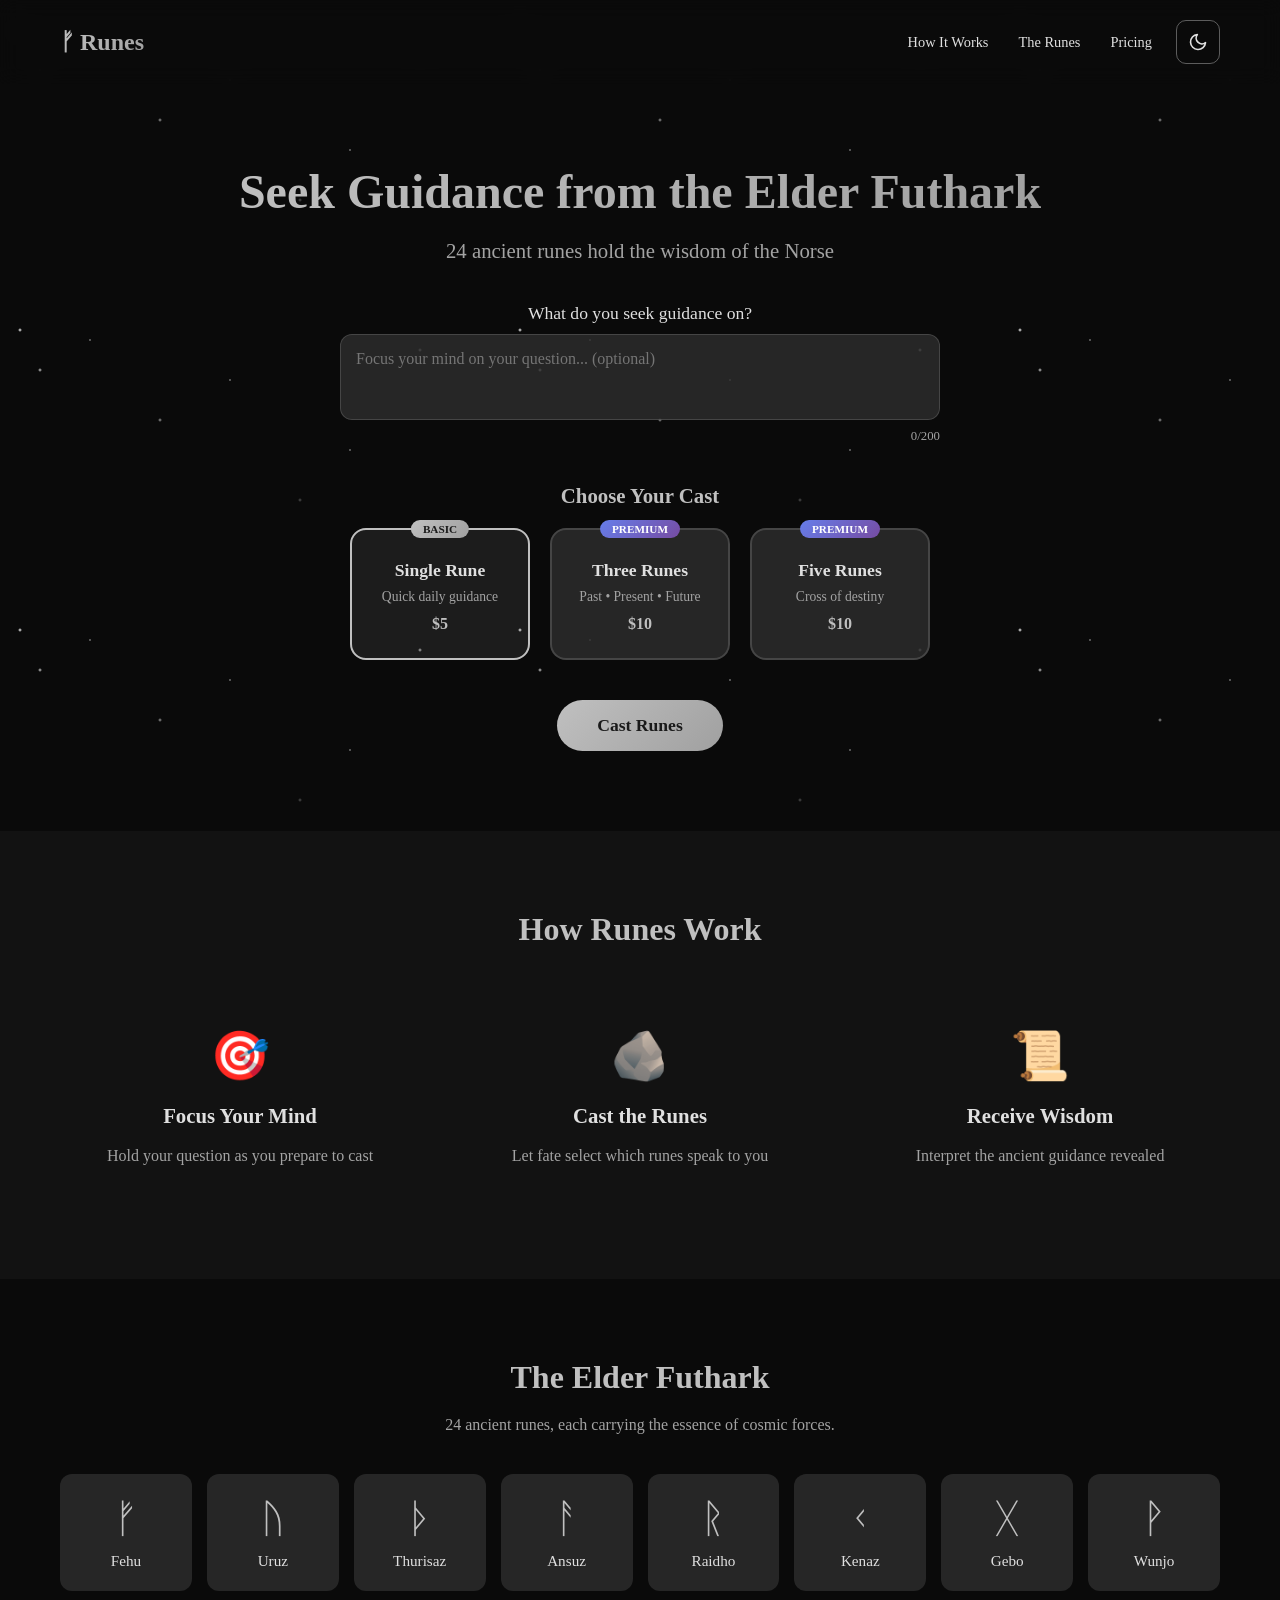
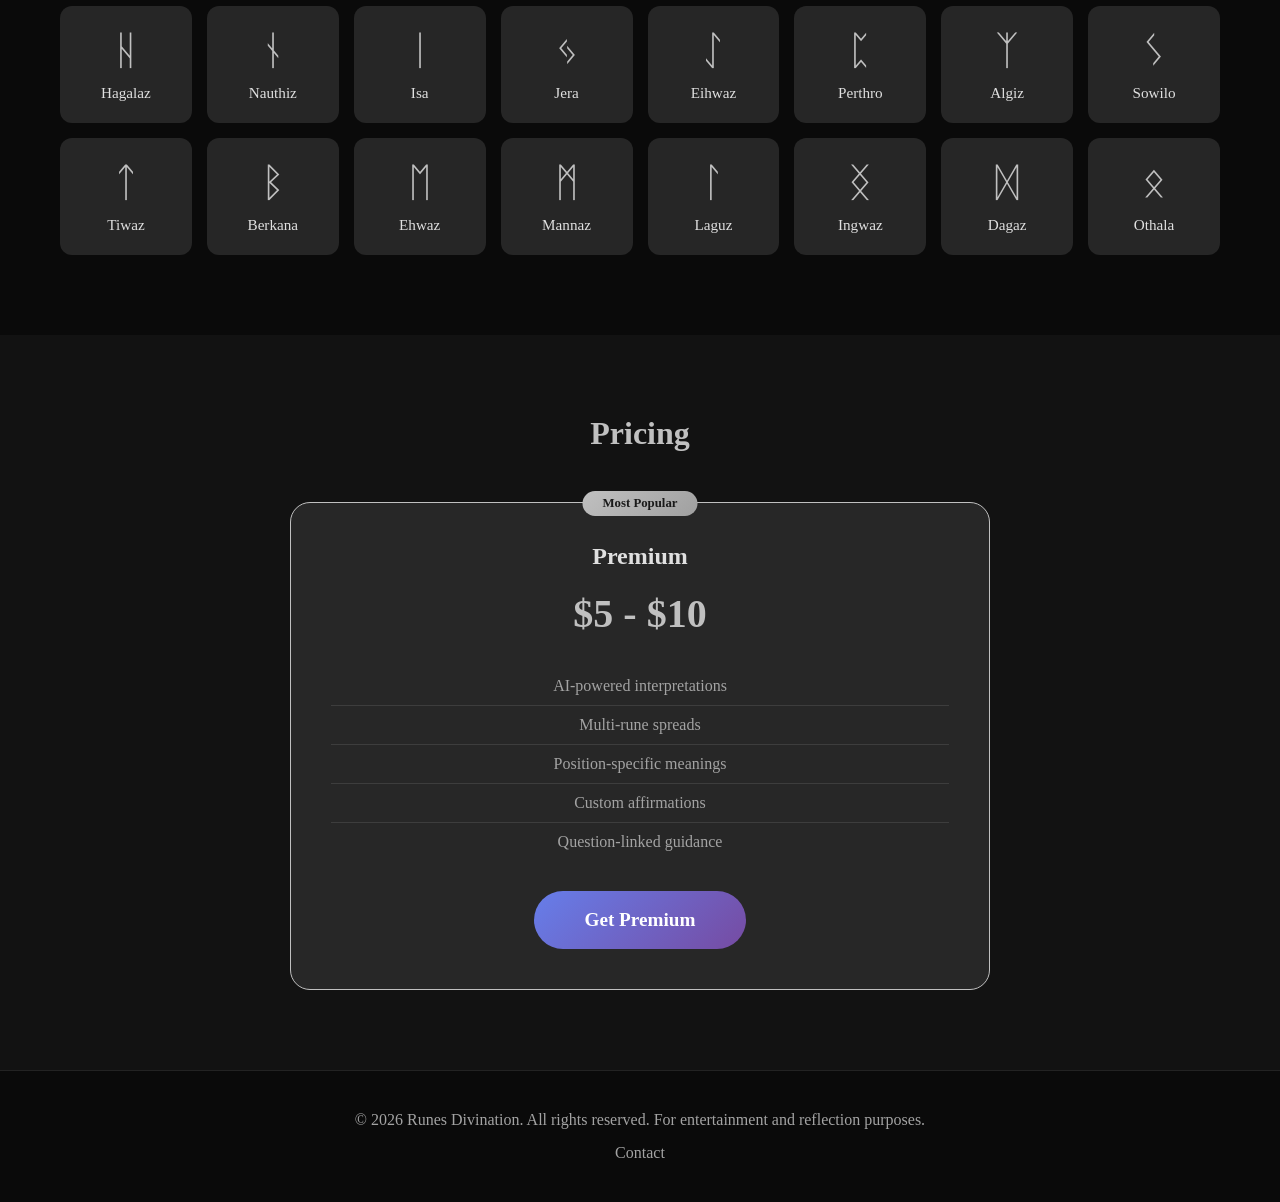
==== public/index.html @ 2483c810 "fix(runes): visual QA — light/dark theme toggle (MDOThree method) - js/theme-init.js (verbatim MDOTh" ====
<!DOCTYPE html>
<html lang="en">
<head>
    <meta charset="UTF-8">
    <script src="/js/theme-init.js"></script>
<meta name="viewport" content="width=device-width, initial-scale=1.0">
    <title>Elder Futhark Rune Reading — Runes</title>
    <meta name="description" content="Cast the 24 Elder Futhark runes in a single, three or five-rune spread, read the traditional meaning of each rune, and request an optional AI reading.">
    <meta name="keywords" content="runes, rune reading, rune casting, elder futhark, norse runes, rune meanings, divination">
    <link rel="canonical" href="https://runes.mdo3d.com/">
    <meta name="theme-color" content="#c0c0c0">
    <link rel="icon" href="/favicon.ico" sizes="any">
    <link rel="icon" href="/favicon.svg" type="image/svg+xml">
    <link rel="apple-touch-icon" href="/apple-touch-icon.png">
    <link rel="manifest" href="/site.webmanifest">
    <meta property="og:type" content="website">
    <meta property="og:site_name" content="Runes · MDO3D Guidance">
    <meta property="og:title" content="Elder Futhark Rune Reading — Runes">
    <meta property="og:description" content="Cast the 24 Elder Futhark runes in a single, three or five-rune spread, read the traditional meaning of each rune, and request an optional AI reading.">
    <meta property="og:url" content="https://runes.mdo3d.com/">
    <meta property="og:image" content="https://runes.mdo3d.com/og-image.png">
    <meta property="og:image:type" content="image/png">
    <meta property="og:image:width" content="1200">
    <meta property="og:image:height" content="630">
    <meta property="og:image:alt" content="Runes — Cast the 24 runes of the Elder Futhark. Part of MDO3D Guidance.">
    <meta property="og:locale" content="en_US">
    <meta name="twitter:card" content="summary_large_image">
    <meta name="twitter:title" content="Elder Futhark Rune Reading — Runes">
    <meta name="twitter:description" content="Cast the 24 Elder Futhark runes in a single, three or five-rune spread, read the traditional meaning of each rune, and request an optional AI reading.">
    <meta name="twitter:image" content="https://runes.mdo3d.com/og-image.png">
    <meta name="twitter:image:alt" content="Runes — Cast the 24 runes of the Elder Futhark. Part of MDO3D Guidance.">
    <script type="application/ld+json">
    {
      "@context": "https://schema.org",
      "@graph": [
        {
          "@type": "WebSite",
          "@id": "https://runes.mdo3d.com/#website",
          "url": "https://runes.mdo3d.com/",
          "name": "Runes",
          "description": "Cast the 24 Elder Futhark runes in a single, three or five-rune spread, read the traditional meaning of each rune, and request an optional AI reading.",
          "inLanguage": "en",
          "publisher": {
            "@type": "Organization",
            "name": "MDO3D"
          }
        },
        {
          "@type": "WebApplication",
          "@id": "https://runes.mdo3d.com/#app",
          "name": "Runes",
          "url": "https://runes.mdo3d.com/",
          "description": "Cast the 24 Elder Futhark runes in a single, three or five-rune spread, read the traditional meaning of each rune, and request an optional AI reading.",
          "applicationCategory": "LifestyleApplication",
          "operatingSystem": "Any (web browser)",
          "image": "https://runes.mdo3d.com/og-image.png",
          "isPartOf": {
            "@id": "https://runes.mdo3d.com/#website"
          }
        }
      ]
    }
    </script>
    <link rel="stylesheet" href="css/styles.css">
<style>.skip-link{position:absolute;left:-9999px;top:8px;z-index:10000;padding:8px 16px;background:#111111;color:#ffffff;font-weight:600;text-decoration:none;border-radius:4px}.skip-link:focus{left:8px;top:8px}</style>
  <script src="/js/consent.js" defer></script>
  <script src="/js/theme-toggle.js" defer></script>
</head>
<body>
<a class="skip-link" href="#main-content">Skip to content</a>
    <div class="stars"></div>
    
    <header>
        <nav class="container">
            <div class="logo">
                <h1>ᚠ Runes</h1>
            </div>
            <div class="nav-links">
                <a href="#how-it-works">How It Works</a>
                <a href="#runes">The Runes</a>
                <a href="#pricing">Pricing</a>
                <button type="button" class="mdo-theme" data-mdo-theme aria-label="Switch theme" title="Switch theme"><svg class="mdo-i mdo-i-moon" viewBox="0 0 24 24" aria-hidden="true" focusable="false"><path d="M21 12.8A9 9 0 1 1 11.2 3a7 7 0 0 0 9.8 9.8z"/></svg><svg class="mdo-i mdo-i-sun" viewBox="0 0 24 24" aria-hidden="true" focusable="false"><circle cx="12" cy="12" r="4"/><path d="M12 2v2M12 20v2M4.9 4.9l1.4 1.4M17.7 17.7l1.4 1.4M2 12h2M20 12h2M4.9 19.1l1.4-1.4M17.7 6.3l1.4-1.4"/></svg></button>
            </div>
        </nav>
    </header>

    <main id="main-content">
        <section class="hero">
            <div class="container">
                <h2 class="hero-title">Seek Guidance from the Elder Futhark</h2>
                <p class="hero-subtitle">24 ancient runes hold the wisdom of the Norse</p>
                
                <div class="question-section" id="question-section">
                    <label for="question-input">What do you seek guidance on?</label>
                    <textarea 
                        id="question-input" 
                        placeholder="Focus your mind on your question... (optional)"
                        rows="3"
                        maxlength="200"></textarea>
                    <p class="char-count"><span id="char-count">0</span>/200</p>
                </div>

                <div class="spread-selector">
                    <h3>Choose Your Cast</h3>
                    <div class="spread-options">
                        <div class="spread-option active" data-spread="single">
                            <div class="spread-badge">BASIC</div>
                            <h4>Single Rune</h4>
                            <p>Quick daily guidance</p>
                            <span class="price" data-price="single-premium">$5</span>
                        </div>
                        <div class="spread-option" data-spread="three">
                            <div class="spread-badge premium">PREMIUM</div>
                            <h4>Three Runes</h4>
                            <p>Past • Present • Future</p>
                            <span class="price" data-price="three">$10</span>
                        </div>
                        <div class="spread-option" data-spread="five">
                            <div class="spread-badge premium">PREMIUM</div>
                            <h4>Five Runes</h4>
                            <p>Cross of destiny</p>
                            <span class="price" data-price="five">$10</span>
                        </div>
                    </div>
                </div>

                <button class="btn-primary btn-cast" id="cast-btn">
                    <span>Cast Runes</span>
                </button>
                <button class="btn-secondary btn-reset" id="reset-btn" style="display: none;">
                    <span>Cast Again</span>
                </button>
            </div>
        </section>

        <section class="runes-display" id="runes-display" style="display: none;">
            <div class="container">
                <h3 class="section-title">Your Cast</h3>
                <div class="runes-result" id="runes-result">
                </div>
            </div>
        </section>

        <section class="reading-section" id="reading-section" style="display: none;">
            <div class="container">
                <div class="reading-content">
                    <h3>Your Reading</h3>
                    
                    <div class="free-reading" id="free-reading">
                        <div class="rune-meanings" id="rune-meanings">
                        </div>
                    </div>

                    <div class="premium-upsell" id="premium-upsell">
                        <h4>Want Deeper Insights?</h4>
                        <p>Unlock AI-powered personalized interpretation</p>
                        <ul class="premium-features">
                            <li>✨ AI-generated personal guidance</li>
                            <li>✨ Connection to your question</li>
                            <li>✨ Position-specific meanings</li>
                            <li>✨ Custom affirmation</li>
                        </ul>
                        <button class="btn-premium" id="upgrade-btn" onclick="handlePremiumPurchase()">
                            Get Premium Reading - <span class="spread-price-now" data-price="single-premium">$5</span>
                        </button>
                    </div>

                    <button class="btn-share" id="share-btn">
                        <svg width="20" height="20" viewBox="0 0 24 24" fill="none" stroke="currentColor" stroke-width="2">
                            <circle cx="18" cy="5" r="3"></circle>
                            <circle cx="6" cy="12" r="3"></circle>
                            <circle cx="18" cy="19" r="3"></circle>
                            <line x1="8.59" y1="13.51" x2="15.42" y2="17.49"></line>
                            <line x1="15.41" y1="6.51" x2="8.59" y2="10.49"></line>
                        </svg>
                        Share My Reading
                    </button>
                    
                    <button class="btn-secondary" id="new-reading-btn">Cast Again</button>
                </div>
            </div>
        </section>
        
        <div class="premium-modal" id="premium-modal">
            <div class="modal-overlay" id="modal-overlay"></div>
            <div class="modal-content">
                <button class="modal-close" id="modal-close">&times;</button>
                <h3>Unlock Premium Insights</h3>
                <p>Get AI-powered personalized interpretation of your runes</p>
                <ul class="modal-features">
                    <li>✨ Multi-rune spreads</li>
                    <li>✨ Position-specific meanings</li>
                    <li>✨ AI-generated guidance</li>
                    <li>✨ Custom affirmation</li>
                </ul>
                <button class="btn-premium modal-btn" id="modal-upgrade-btn" onclick="handlePremiumPurchase()">
                    Get Premium - <span class="spread-price-now" data-price="single-premium">$5</span>
                </button>
                <button class="modal-skip" id="modal-skip">Maybe Later</button>
            </div>
        </div>

        <section id="how-it-works" class="section-light">
            <div class="container">
                <h2>How Runes Work</h2>
                <div class="steps">
                    <div class="step">
                        <div class="step-icon">🎯</div>
                        <h3>Focus Your Mind</h3>
                        <p>Hold your question as you prepare to cast</p>
                    </div>
                    <div class="step">
                        <div class="step-icon">🪨</div>
                        <h3>Cast the Runes</h3>
                        <p>Let fate select which runes speak to you</p>
                    </div>
                    <div class="step">
                        <div class="step-icon">📜</div>
                        <h3>Receive Wisdom</h3>
                        <p>Interpret the ancient guidance revealed</p>
                    </div>
                </div>
            </div>
        </section>

        <section id="runes" class="runes-info">
            <div class="container">
                <h2>The Elder Futhark</h2>
                <p class="runes-intro">24 ancient runes, each carrying the essence of cosmic forces.</p>
                <div class="runes-grid" id="runes-grid">
                </div>
            </div>
        </section>

        <section id="pricing" class="pricing-section">
            <div class="container">
                <h2>Pricing</h2>
                <div class="pricing-cards">
                    <div class="pricing-card featured">
                        <div class="badge">Most Popular</div>
                        <h3>Premium</h3>
                        <div class="price"><span data-price="single-premium">$5</span> - <span data-price="five">$10</span></div>
                        <ul>
                            <li>AI-powered interpretations</li>
                            <li>Multi-rune spreads</li>
                            <li>Position-specific meanings</li>
                            <li>Custom affirmations</li>
                            <li>Question-linked guidance</li>
                        </ul>
                        <button class="btn-premium" onclick="handlePremiumPurchase()">Get Premium</button>
                    </div>
                </div>
            </div>
        </section>
    </main>

    <footer>
        <div class="container">
            <p>&copy; 2026 Runes Divination. All rights reserved. For entertainment and reflection purposes.</p>
            <div class="footer-links">
                <a href="mailto:hello@mdo3d.com">Contact</a>
            </div>
        </div>
    </footer>

    <!-- Firebase is optional and lazy-loaded by js/config/firebase.js (off by default). -->

    <script src="js/price-display.js"></script>
    <script src="js/entitlement.js"></script>
    <script src="js/app.js" type="module"></script>
</body>
</html>
---- public/css/styles.css ----
:root {
    --primary: #c0c0c0;
    --primary-dark: #808080;
    --secondary: #1a1a1a;
    --accent: #2d2d2d;
    --bg: #0a0a0a;
    --text: #e0e0e0;
    --text-muted: #a3a3a3; /* UI-REVIEW: was #808080 (3.8:1 on card bg); now 6.0:1 */
    --card-bg: rgba(45, 45, 45, 0.8);
    --silver: linear-gradient(135deg, #c0c0c0, #a0a0a0);
}

* {
    margin: 0;
    padding: 0;
    box-sizing: border-box;
}

body {
    font-family: 'Georgia', serif;
    background: var(--bg);
    color: var(--text);
    min-height: 100vh;
    overflow-x: hidden;
}

.stars {
    position: fixed;
    top: 0;
    left: 0;
    width: 100%;
    height: 100%;
    pointer-events: none;
    background: radial-gradient(2px 2px at 20px 30px, #fff, transparent),
                radial-gradient(2px 2px at 40px 70px, rgba(255,255,255,0.8), transparent),
                radial-gradient(1px 1px at 90px 40px, #fff, transparent),
                radial-gradient(2px 2px at 160px 120px, rgba(255,255,255,0.6), transparent),
                radial-gradient(1px 1px at 230px 80px, #fff, transparent),
                radial-gradient(2px 2px at 300px 200px, rgba(192,192,192,0.4), transparent),
                radial-gradient(1px 1px at 350px 150px, #fff, transparent),
                radial-gradient(2px 2px at 420px 50px, rgba(255,255,255,0.7), transparent);
    background-size: 500px 300px;
    animation: twinkle 8s ease-in-out infinite;
    z-index: 0;
}

@keyframes twinkle {
    0%, 100% { opacity: 0.5; }
    50% { opacity: 1; }
}

.container {
    max-width: 1200px;
    margin: 0 auto;
    padding: 0 20px;
    position: relative;
    z-index: 1;
}

header {
    padding: 20px 0;
    background: rgba(10, 10, 10, 0.9);
    backdrop-filter: blur(10px);
    position: sticky;
    top: 0;
    z-index: 100;
}

header nav {
    display: flex;
    justify-content: space-between;
    align-items: center;
}

.logo h1 {
    font-size: 1.5rem;
    background: var(--silver);
    -webkit-background-clip: text;
    -webkit-text-fill-color: transparent;
    background-clip: text;
}

.nav-links a {
    color: var(--text);
    text-decoration: none;
    margin-left: 30px;
    font-size: 0.9rem;
    transition: color 0.3s;
}

.nav-links a:hover {
    color: var(--primary);
}

.hero {
    padding: 80px 0;
    text-align: center;
    min-height: 70vh;
    display: flex;
    flex-direction: column;
    justify-content: center;
}

.hero-title {
    font-size: 3rem;
    margin-bottom: 20px;
    background: var(--silver);
    -webkit-background-clip: text;
    -webkit-text-fill-color: transparent;
    background-clip: text;
}

.hero-subtitle {
    font-size: 1.3rem;
    color: var(--text-muted);
    margin-bottom: 40px;
}

.question-section {
    max-width: 600px;
    margin: 0 auto 40px;
}

.question-section label {
    display: block;
    margin-bottom: 10px;
    font-size: 1.1rem;
}

.question-section textarea {
    width: 100%;
    padding: 15px;
    background: var(--card-bg);
    border: 1px solid rgba(192, 192, 192, 0.2);
    border-radius: 12px;
    color: var(--text);
    font-family: inherit;
    font-size: 1rem;
    resize: none;
    transition: border-color 0.3s;
}

.question-section textarea:focus {
    outline: none;
    border-color: var(--primary);
}

.char-count {
    text-align: right;
    font-size: 0.8rem;
    color: var(--text-muted);
    margin-top: 5px;
}

.spread-selector {
    margin-bottom: 40px;
}

.spread-selector h3 {
    font-size: 1.3rem;
    margin-bottom: 20px;
    color: var(--primary);
}

.spread-options {
    display: flex;
    justify-content: center;
    gap: 20px;
    flex-wrap: wrap;
}

.spread-option {
    background: var(--card-bg);
    border: 2px solid rgba(192, 192, 192, 0.2);
    border-radius: 16px;
    padding: 25px;
    width: 180px;
    cursor: pointer;
    transition: all 0.3s;
    position: relative;
}

.spread-option:hover {
    border-color: rgba(192, 192, 192, 0.4);
}

.spread-option.active {
    border-color: var(--primary);
    background: rgba(192, 192, 192, 0.1);
}

.spread-badge {
    position: absolute;
    top: -10px;
    left: 50%;
    transform: translateX(-50%);
    background: var(--silver);
    color: #1a1a1a;
    padding: 3px 12px;
    border-radius: 12px;
    font-size: 0.7rem;
    font-weight: 600;
}

.spread-badge.premium {
    background: linear-gradient(135deg, #667eea, #764ba2);
    color: white;
}

.spread-option h4 {
    font-size: 1.1rem;
    margin-bottom: 8px;
    margin-top: 5px;
}

.spread-option p {
    font-size: 0.85rem;
    color: var(--text-muted);
    margin-bottom: 10px;
}

.spread-option .price {
    font-weight: 600;
    color: var(--primary);
}

.btn-primary {
    background: var(--silver);
    color: #1a1a1a;
    border: none;
    padding: 15px 40px;
    font-size: 1.1rem;
    font-weight: 600;
    border-radius: 30px;
    cursor: pointer;
    transition: transform 0.3s, box-shadow 0.3s;
    font-family: inherit;
}

.btn-primary:hover {
    transform: translateY(-2px);
    box-shadow: 0 10px 30px rgba(192, 192, 192, 0.3);
}

.btn-secondary {
    background: transparent;
    color: var(--primary);
    border: 2px solid var(--primary);
    padding: 15px 40px;
    font-size: 1.1rem;
    border-radius: 30px;
    cursor: pointer;
    transition: all 0.3s;
    font-family: inherit;
}

/* UI-REVIEW: the 15px offset only belongs to the hero button that sits next to
   "Cast Runes"; globally it pushed other .btn-secondary buttons off-center. */
.btn-reset {
    margin-left: 15px;
}

.btn-secondary:hover {
    background: rgba(192, 192, 192, 0.1);
}

.btn-premium {
    background: linear-gradient(135deg, #667eea, #764ba2);
    color: white;
    border: none;
    padding: 18px 50px;
    font-size: 1.2rem;
    font-weight: 600;
    border-radius: 30px;
    cursor: pointer;
    transition: transform 0.3s, box-shadow 0.3s;
    font-family: inherit;
}

.btn-premium:hover {
    transform: translateY(-2px);
    box-shadow: 0 10px 30px rgba(102, 126, 234, 0.4);
}

.runes-display {
    padding: 60px 0;
}

.section-title {
    font-size: 2rem;
    text-align: center;
    margin-bottom: 40px;
    color: var(--primary);
}

.runes-result {
    max-width: 800px;
    margin: 0 auto;
}

.runes-cast {
    display: flex;
    justify-content: center;
    gap: 30px;
    flex-wrap: wrap;
    margin-bottom: 30px;
}

.rune-card {
    background: var(--card-bg);
    border-radius: 20px;
    padding: 30px;
    width: 200px;
    text-align: center;
    border: 1px solid rgba(192, 192, 192, 0.2);
    opacity: 0;
    transform: translateY(20px);
    animation: fadeInRune 0.5s forwards;
}

.rune-card:nth-child(1) { animation-delay: 0.1s; }
.rune-card:nth-child(2) { animation-delay: 0.3s; }
.rune-card:nth-child(3) { animation-delay: 0.5s; }
.rune-card:nth-child(4) { animation-delay: 0.7s; }
.rune-card:nth-child(5) { animation-delay: 0.9s; }

@keyframes fadeInRune {
    to {
        opacity: 1;
        transform: translateY(0);
    }
}

.rune-symbol {
    font-size: 4rem;
    margin-bottom: 15px;
    color: var(--primary);
}

.rune-name {
    font-size: 1.3rem;
    margin-bottom: 5px;
}

.rune-phonetic {
    font-size: 0.9rem;
    color: var(--text-muted);
    margin-bottom: 10px;
}

.rune-meaning {
    font-size: 0.85rem;
    color: var(--text-muted);
}

.rune-position {
    font-size: 0.75rem;
    color: var(--primary);
    margin-top: 10px;
    text-transform: uppercase;
    letter-spacing: 1px;
}

.reading-section {
    padding: 60px 0;
}

.reading-content {
    max-width: 800px;
    margin: 0 auto;
}

.reading-content h3 {
    font-size: 1.8rem;
    margin-bottom: 30px;
    color: var(--primary);
    text-align: center;
}

.rune-meanings {
    background: var(--card-bg);
    border-radius: 20px;
    padding: 30px;
    margin-bottom: 30px;
}

.rune-reading {
    margin-bottom: 30px;
    padding-bottom: 30px;
    border-bottom: 1px solid rgba(192, 192, 192, 0.2);
}

.rune-reading:last-child {
    margin-bottom: 0;
    padding-bottom: 0;
    border-bottom: none;
}

.rune-reading-header {
    display: flex;
    align-items: center;
    gap: 15px;
    margin-bottom: 15px;
}

.rune-reading-header .rune-symbol {
    font-size: 2.5rem;
    margin-bottom: 0;
}

.meaning-block h4 {
    color: var(--primary);
    margin-bottom: 10px;
    font-size: 1.2rem;
}

.meaning-block p {
    line-height: 1.8;
    color: var(--text);
}

.premium-upsell {
    background: linear-gradient(135deg, rgba(102, 126, 234, 0.2), rgba(118, 75, 162, 0.2));
    border-radius: 20px;
    padding: 40px;
    text-align: center;
    margin-bottom: 30px;
    border: 1px solid rgba(102, 126, 234, 0.3);
}

.premium-upsell h4 {
    font-size: 1.5rem;
    margin-bottom: 15px;
}

.premium-upsell p {
    color: var(--text-muted);
    margin-bottom: 20px;
}

.premium-features {
    list-style: none;
    margin-bottom: 30px;
}

.premium-features li {
    padding: 8px 0;
    color: var(--text);
}

.btn-share {
    display: flex;
    align-items: center;
    justify-content: center;
    gap: 10px;
    background: transparent;
    border: 2px solid var(--text-muted);
    color: var(--text);
    padding: 12px 30px;
    border-radius: 30px;
    cursor: pointer;
    margin: 0 auto 20px;
    transition: all 0.3s;
    font-family: inherit;
}

.btn-share:hover {
    border-color: var(--primary);
    color: var(--primary);
}

.premium-modal {
    display: none;
    position: fixed;
    top: 0;
    left: 0;
    width: 100%;
    height: 100%;
    z-index: 1000;
    justify-content: center;
    align-items: center;
}

.premium-modal.active {
    display: flex;
}

.modal-overlay {
    position: absolute;
    top: 0;
    left: 0;
    width: 100%;
    height: 100%;
    background: rgba(0, 0, 0, 0.8);
}

.modal-content {
    position: relative;
    background: linear-gradient(135deg, #1a1a1a, #2d2d2d);
    border-radius: 24px;
    padding: 40px;
    max-width: 450px;
    width: 90%;
    text-align: center;
    border: 1px solid rgba(192, 192, 192, 0.3);
    animation: modalSlide 0.3s ease-out;
}

@keyframes modalSlide {
    from { opacity: 0; transform: translateY(-20px); }
    to { opacity: 1; transform: translateY(0); }
}

.modal-close {
    position: absolute;
    top: 15px;
    right: 20px;
    background: none;
    border: none;
    color: var(--text-muted);
    font-size: 2rem;
    cursor: pointer;
}

.modal-close:hover { color: var(--primary); }

.modal-content h3 {
    font-size: 1.8rem;
    color: var(--primary);
    margin-bottom: 15px;
}

.modal-content > p {
    color: var(--text-muted);
    margin-bottom: 25px;
}

.modal-features {
    list-style: none;
    text-align: left;
    margin-bottom: 30px;
}

.modal-features li {
    padding: 10px 0;
    color: var(--text);
    border-bottom: 1px solid rgba(255, 255, 255, 0.1);
}

.modal-features li:last-child { border-bottom: none; }

.modal-btn {
    width: 100%;
    margin-bottom: 15px;
}

.modal-skip {
    background: none;
    border: none;
    color: var(--text-muted);
    cursor: pointer;
    font-size: 0.9rem;
}

.modal-skip:hover { color: var(--text); }

.section-light {
    padding: 80px 0;
    background: rgba(26, 26, 26, 0.5);
}

.section-light h2 {
    text-align: center;
    font-size: 2rem;
    margin-bottom: 50px;
    color: var(--primary);
}

.steps {
    display: grid;
    grid-template-columns: repeat(auto-fit, minmax(250px, 1fr));
    gap: 40px;
    text-align: center;
}

.step {
    padding: 30px;
}

.step-icon {
    font-size: 3rem;
    margin-bottom: 20px;
}

.step h3 {
    font-size: 1.3rem;
    margin-bottom: 15px;
}

.step p {
    color: var(--text-muted);
    line-height: 1.6;
}

.runes-info {
    padding: 80px 0;
}

.runes-info h2 {
    text-align: center;
    font-size: 2rem;
    margin-bottom: 20px;
    color: var(--primary);
}

.runes-intro {
    text-align: center;
    color: var(--text-muted);
    margin-bottom: 40px;
}

.runes-grid {
    display: grid;
    /* UI-REVIEW: 24 runes — use divisors of 24 so there's no orphan row
       (auto-fill gave 7 columns -> 3 rows + a row of 3) */
    grid-template-columns: repeat(8, 1fr);
    gap: 15px;
}

@media (max-width: 1100px) {
    .runes-grid { grid-template-columns: repeat(6, 1fr); }
}

@media (max-width: 768px) {
    .runes-grid { grid-template-columns: repeat(4, 1fr); }
}

@media (max-width: 480px) {
    .runes-grid { grid-template-columns: repeat(3, 1fr); }
}

.rune-grid-card {
    background: var(--card-bg);
    border-radius: 12px;
    padding: 20px;
    text-align: center;
    cursor: pointer;
    transition: transform 0.3s, box-shadow 0.3s;
    border: 1px solid transparent;
}

.rune-grid-card:hover {
    transform: translateY(-5px);
    box-shadow: 0 10px 30px rgba(192, 192, 192, 0.1);
    border-color: rgba(192, 192, 192, 0.3);
}

.rune-grid-card .symbol {
    font-size: 2.5rem;
    margin-bottom: 10px;
    color: var(--primary);
}

.rune-grid-card .name {
    font-size: 0.95rem;
}

.pricing-section {
    padding: 80px 0;
    background: rgba(26, 26, 26, 0.5);
}

.pricing-section h2 {
    text-align: center;
    font-size: 2rem;
    margin-bottom: 50px;
    color: var(--primary);
}

.pricing-cards {
    display: grid;
    grid-template-columns: repeat(auto-fit, minmax(280px, 1fr));
    gap: 40px;
    max-width: 700px;
    margin: 0 auto;
}

.pricing-card {
    background: var(--card-bg);
    border-radius: 20px;
    padding: 40px;
    text-align: center;
    border: 1px solid rgba(192, 192, 192, 0.1);
    position: relative;
}

.pricing-card.featured {
    border-color: var(--primary);
}

.pricing-card .badge {
    position: absolute;
    top: -12px;
    left: 50%;
    transform: translateX(-50%);
    background: var(--silver);
    color: #1a1a1a;
    padding: 5px 20px;
    border-radius: 20px;
    font-size: 0.8rem;
    font-weight: 600;
}

.pricing-card h3 {
    font-size: 1.5rem;
    margin-bottom: 20px;
}

.pricing-card .price {
    font-size: 2.5rem;
    font-weight: 700;
    color: var(--primary);
    margin-bottom: 30px;
}

.pricing-card ul {
    list-style: none;
    margin-bottom: 30px;
}

.pricing-card li {
    padding: 10px 0;
    border-bottom: 1px solid rgba(255, 255, 255, 0.1);
    color: var(--text-muted);
}

.pricing-card li:last-child {
    border-bottom: none;
}

footer {
    padding: 40px 0;
    text-align: center;
    border-top: 1px solid rgba(255, 255, 255, 0.1);
}

footer p {
    color: var(--text-muted);
    margin-bottom: 15px;
}

.footer-links a {
    color: var(--text-muted);
    text-decoration: none;
    margin: 0 15px;
    transition: color 0.3s;
}

.footer-links a:hover {
    color: var(--primary);
}

@media (max-width: 768px) {
    .hero-title {
        font-size: 2rem;
    }
    
    .spread-options {
        flex-direction: column;
        align-items: center;
    }
    
    .spread-option {
        width: 100%;
        max-width: 250px;
    }
    
    .nav-links {
        display: none;
    }
    
    .rune-card {
        width: 100%;
        max-width: 280px;
    }
    
    .btn-cast, .btn-reset {
        width: 100%;
    }

    .btn-reset {
        margin-left: 0;
    }
}

/* A11Y-013: 44px minimum tap targets on touch widths */
@media (max-width: 768px) {
    .nav-links a, .footer-links a { display: inline-flex; align-items: center; justify-content: center; min-height: 44px; min-width: 44px; }
}

/* MOBILE-WARN: phone header. Below 768px the nav links were display:none with no
   menu toggle, leaving only the logo (sections unreachable from the header). Show
   them on one row with the logo; 44px tap targets from A11Y-013 kept. */
@media (max-width: 768px) {
    .nav-links { display: flex; flex-wrap: nowrap; justify-content: flex-end; gap: 18px; }
    .nav-links a { margin-left: 0; white-space: nowrap; }
}
@media (max-width: 400px) {
    header { padding: 6px 0; }
    header nav { flex-wrap: wrap; gap: 0 8px; }
    .logo h1 { font-size: 1.1rem; line-height: 1.3; white-space: nowrap; }
    .nav-links { gap: 10px; }
    .nav-links a { font-size: .8rem; }
}

/* ==== THEME: light palette + toggle (generated, MDOThree method) ==== */
/* The dark palette above stays the default. theme-init.js (in <head>, before this file) sets html[data-theme]
   from the saved choice (localStorage "mdo-theme") or the OS preference; the toggle (theme-toggle.js) flips it. */
html[data-theme="dark"] { color-scheme: dark; }
html[data-theme="light"] { color-scheme: light; --primary: #3f3f46; --primary-dark: #27272a; --secondary: #ececea; --accent: #e2e2df; --bg: #f5f5f3; --text: #18181b; --text-muted: #52525b; --card-bg: rgba(255, 255, 255, 0.9); }
html[data-theme="light"] .stars { display: none; }
html[data-theme="light"] header { background: rgba(245, 245, 243, 0.9); }
html[data-theme="light"] .logo h1 { background-image: linear-gradient(135deg, #27272a, #52525b); }
html[data-theme="light"] .hero-title { background-image: linear-gradient(135deg, #27272a, #52525b); }
html[data-theme="light"] .question-section textarea { border: 1px solid rgba(64, 64, 64, 0.28); }
html[data-theme="light"] .spread-option { border: 2px solid rgba(64, 64, 64, 0.28); }
html[data-theme="light"] .spread-option:hover { border-color: rgba(64, 64, 64, 0.56); }
html[data-theme="light"] .spread-option.active { background: rgba(64, 64, 64, 0.14); }
html[data-theme="light"] .btn-primary:hover { box-shadow: 0 10px 30px rgba(64, 64, 64, 0.42); }
html[data-theme="light"] .btn-secondary:hover { background: rgba(64, 64, 64, 0.14); }
html[data-theme="light"] .rune-card { border: 1px solid rgba(64, 64, 64, 0.28); }
html[data-theme="light"] .rune-reading { border-bottom: 1px solid rgba(64, 64, 64, 0.28); }
html[data-theme="light"] .modal-overlay { background: rgba(245, 245, 243, 0.8); }
html[data-theme="light"] .modal-content { background: linear-gradient(135deg, #ececea, #ececea); border: 1px solid rgba(64, 64, 64, 0.42); }
html[data-theme="light"] .modal-features li { border-bottom: 1px solid rgba(0, 0, 0, 0.12); }
html[data-theme="light"] .section-light { background: rgba(236, 236, 234, 0.5); }
html[data-theme="light"] .rune-grid-card:hover { box-shadow: 0 10px 30px rgba(64, 64, 64, 0.14); border-color: rgba(64, 64, 64, 0.42); }
html[data-theme="light"] .pricing-section { background: rgba(236, 236, 234, 0.5); }
html[data-theme="light"] .pricing-card { border: 1px solid rgba(64, 64, 64, 0.14); }
html[data-theme="light"] .pricing-card li { border-bottom: 1px solid rgba(0, 0, 0, 0.12); }
html[data-theme="light"] footer { border-top: 1px solid rgba(0, 0, 0, 0.12); }
html[data-theme="light"] .form-group input::placeholder { color: #52525b; }
html[data-theme="light"] .modal-overlay { background: rgba(20, 18, 30, 0.55); }

/* Theme toggle: 44x44 icon button, last (rightmost) item in the nav */
header nav .nav-links { display: flex; align-items: center; }
.mdo-theme { display: inline-flex; align-items: center; justify-content: center; flex: none; width: 44px; height: 44px;
  margin-left: 24px; padding: 0; border: 1.5px solid rgba(160, 160, 160, 0.55); border-radius: 10px; background: transparent;
  color: var(--text); cursor: pointer; font: inherit; transition: border-color 0.2s, color 0.2s; }
html[data-theme="light"] .mdo-theme { border-color: rgba(60, 60, 70, 0.45); }
.mdo-theme:hover { border-color: var(--primary); color: var(--primary); }
.mdo-theme:focus-visible { outline: 3px solid var(--primary); outline-offset: 2px; }
.mdo-theme .mdo-i { width: 20px; height: 20px; fill: none; stroke: currentColor; stroke-width: 2; stroke-linecap: round; stroke-linejoin: round; }
html[data-theme="dark"] .mdo-theme .mdo-i-moon, html:not([data-theme="dark"]) .mdo-theme .mdo-i-sun { display: none; }
@media (max-width: 768px) { .mdo-theme { margin-left: 0; } }
@media (max-width: 400px) {
    header nav { flex-wrap: nowrap; }
    .nav-links { gap: 6px; }
    .nav-links a { font-size: .75rem; min-width: 0; }
    .logo h1 { font-size: 1rem; }
}
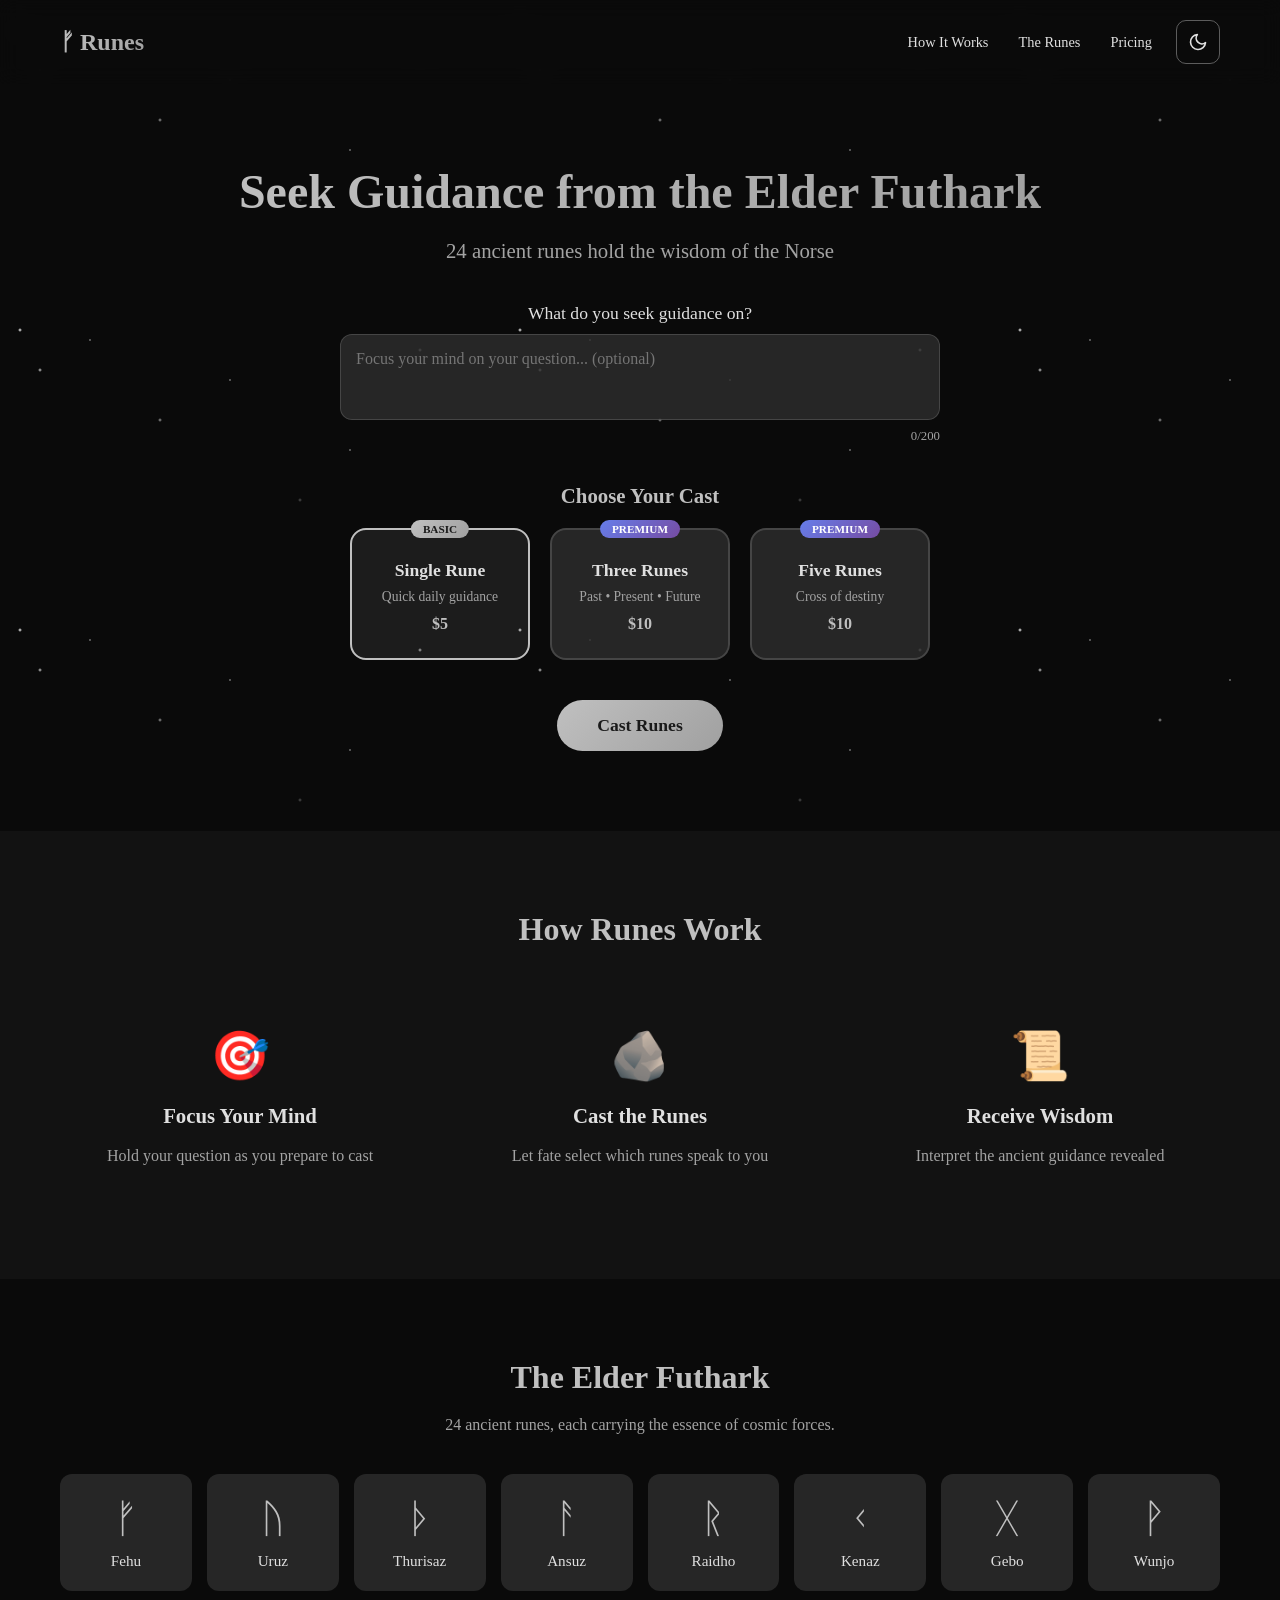
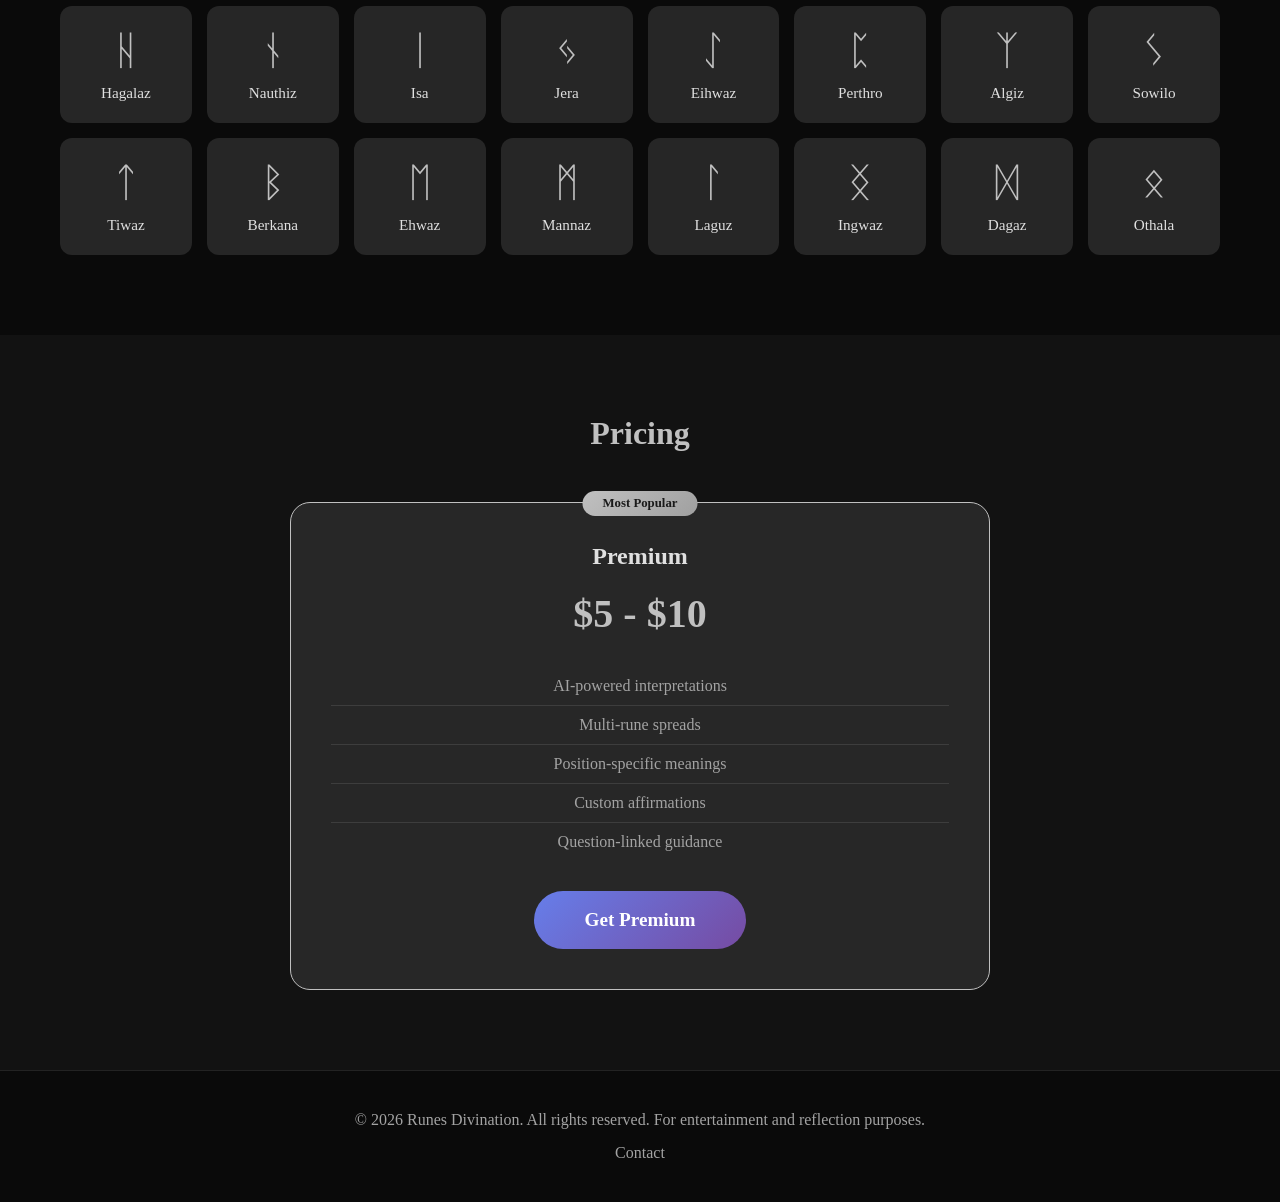
==== commit 123d1b91: "fix(runes): no empty result card before purchase; honest unlock copy Same root cause as astrology/ic" ====
--- a/public/index.html
+++ b/public/index.html
@@ -61,7 +61,7 @@
       ]
     }
     </script>
-    <link rel="stylesheet" href="css/styles.css">
+    <link rel="stylesheet" href="css/styles.css?v=cards1">
 <style>.skip-link{position:absolute;left:-9999px;top:8px;z-index:10000;padding:8px 16px;background:#111111;color:#ffffff;font-weight:600;text-decoration:none;border-radius:4px}.skip-link:focus{left:8px;top:8px}</style>
   <script src="/js/consent.js" defer></script>
   <script src="/js/theme-toggle.js" defer></script>
@@ -147,13 +147,12 @@
                     <h3>Your Reading</h3>
                     
                     <div class="free-reading" id="free-reading">
-                        <div class="rune-meanings" id="rune-meanings">
-                        </div>
+                        <div class="rune-meanings" id="rune-meanings"></div>
                     </div>
 
                     <div class="premium-upsell" id="premium-upsell">
-                        <h4>Want Deeper Insights?</h4>
-                        <p>Unlock AI-powered personalized interpretation</p>
+                        <h4>Unlock Your Full Reading</h4>
+                        <p>Your rune interpretation is the paid AI reading, personalized to your question</p>
                         <ul class="premium-features">
                             <li>✨ AI-generated personal guidance</li>
                             <li>✨ Connection to your question</li>
--- a/public/css/styles.css
+++ b/public/css/styles.css
@@ -859,3 +859,7 @@
     .nav-links a { font-size: .75rem; min-width: 0; }
     .logo h1 { font-size: 1rem; }
 }
+
+/* Paid from first use: the meanings card is empty until the paid reading is delivered.
+   Never render an empty card; the upsell below says what unlocks it. */
+.rune-meanings:empty { display: none; }
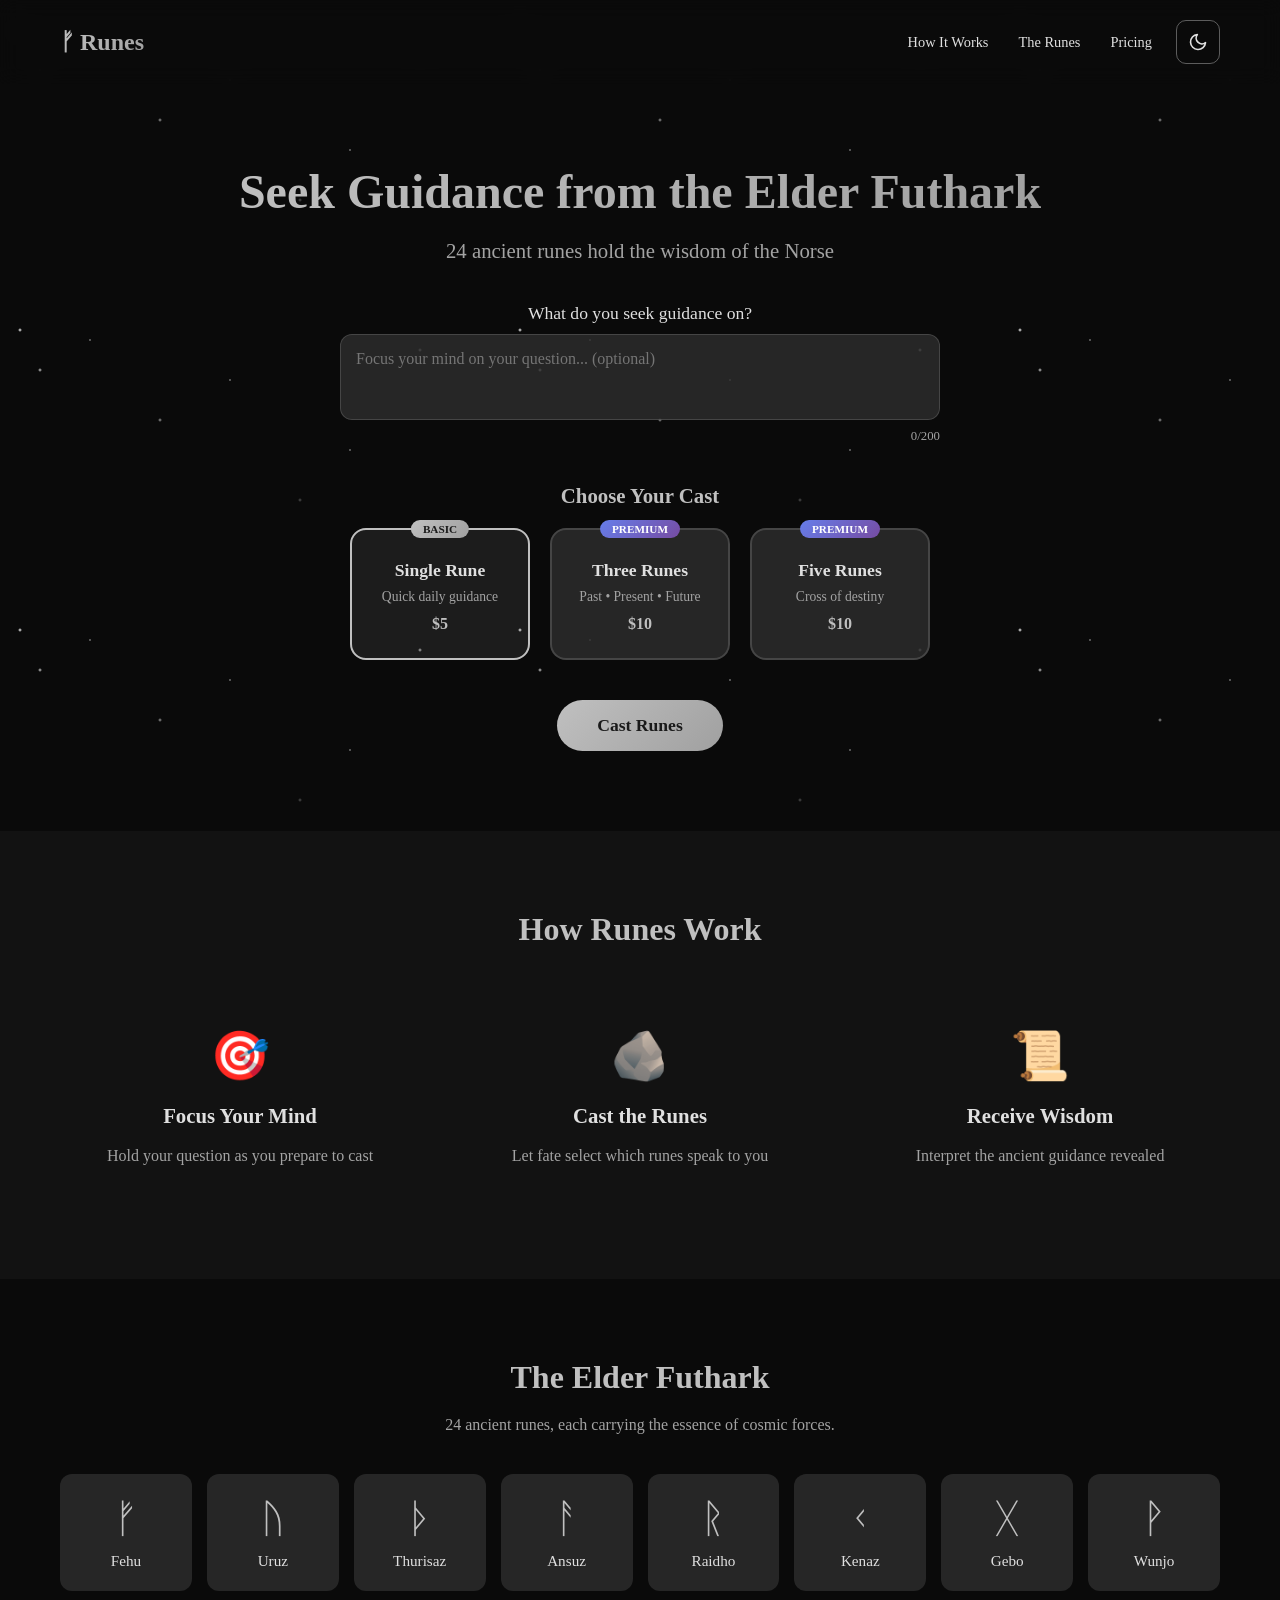
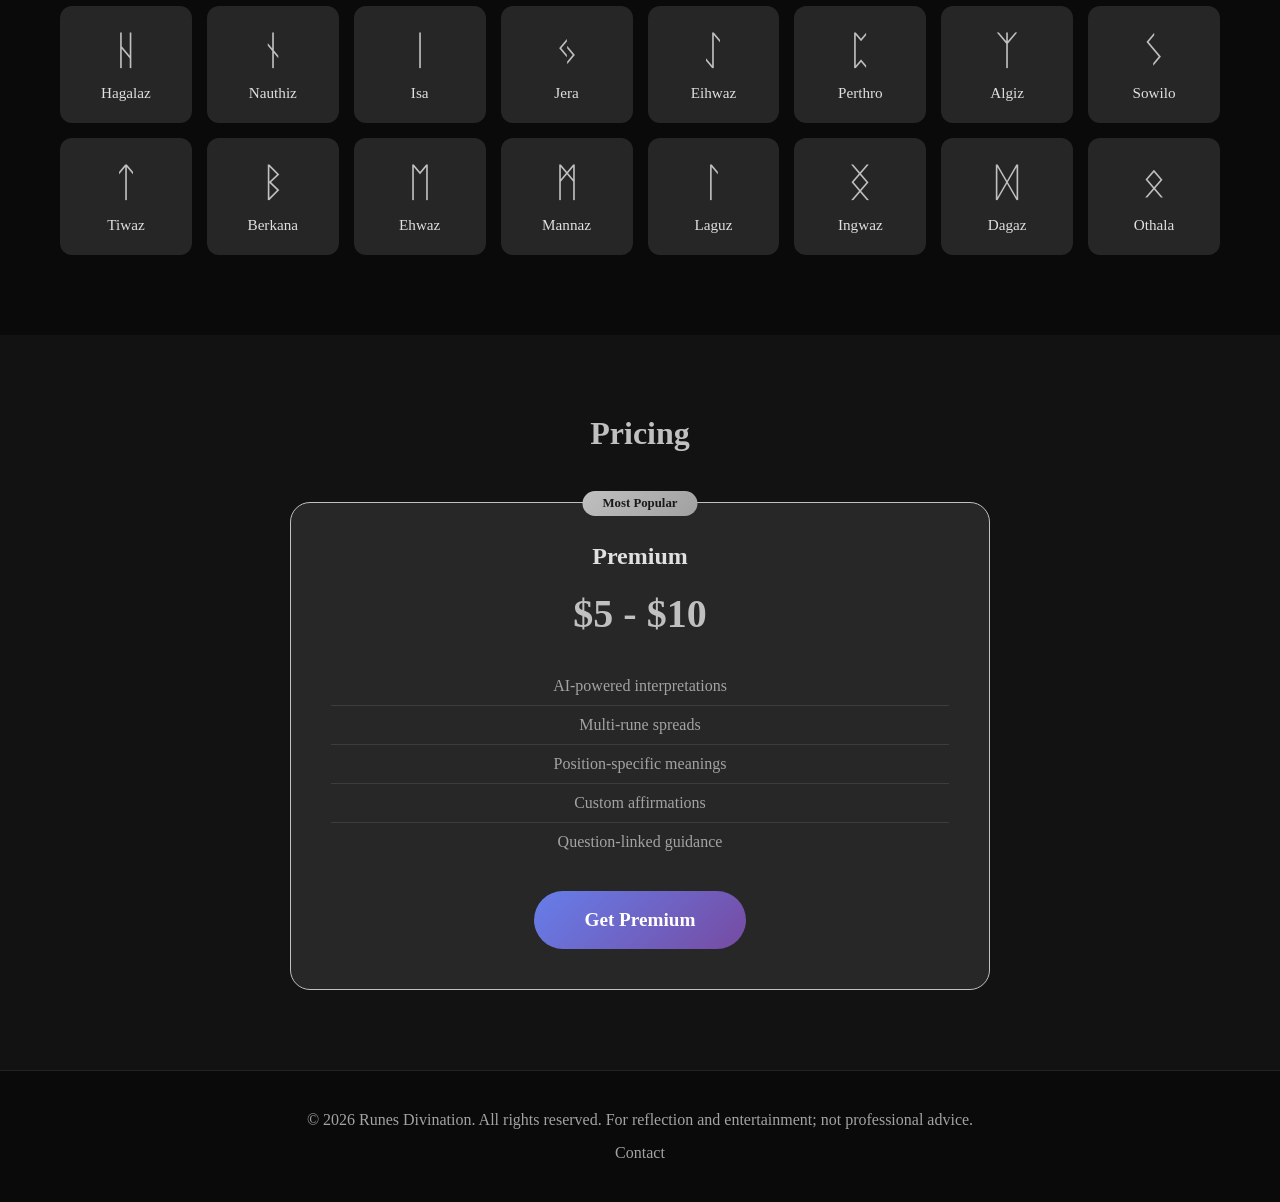
==== commit aec8853f: "copy(C7-010): one entertainment disclaimer on every divination footer: "For reflection and entertain" ====
--- a/public/index.html
+++ b/public/index.html
@@ -255,7 +255,7 @@
 
     <footer>
         <div class="container">
-            <p>&copy; 2026 Runes Divination. All rights reserved. For entertainment and reflection purposes.</p>
+            <p>&copy; 2026 Runes Divination. All rights reserved. For reflection and entertainment; not professional advice.</p>
             <div class="footer-links">
                 <a href="mailto:hello@mdo3d.com">Contact</a>
             </div>
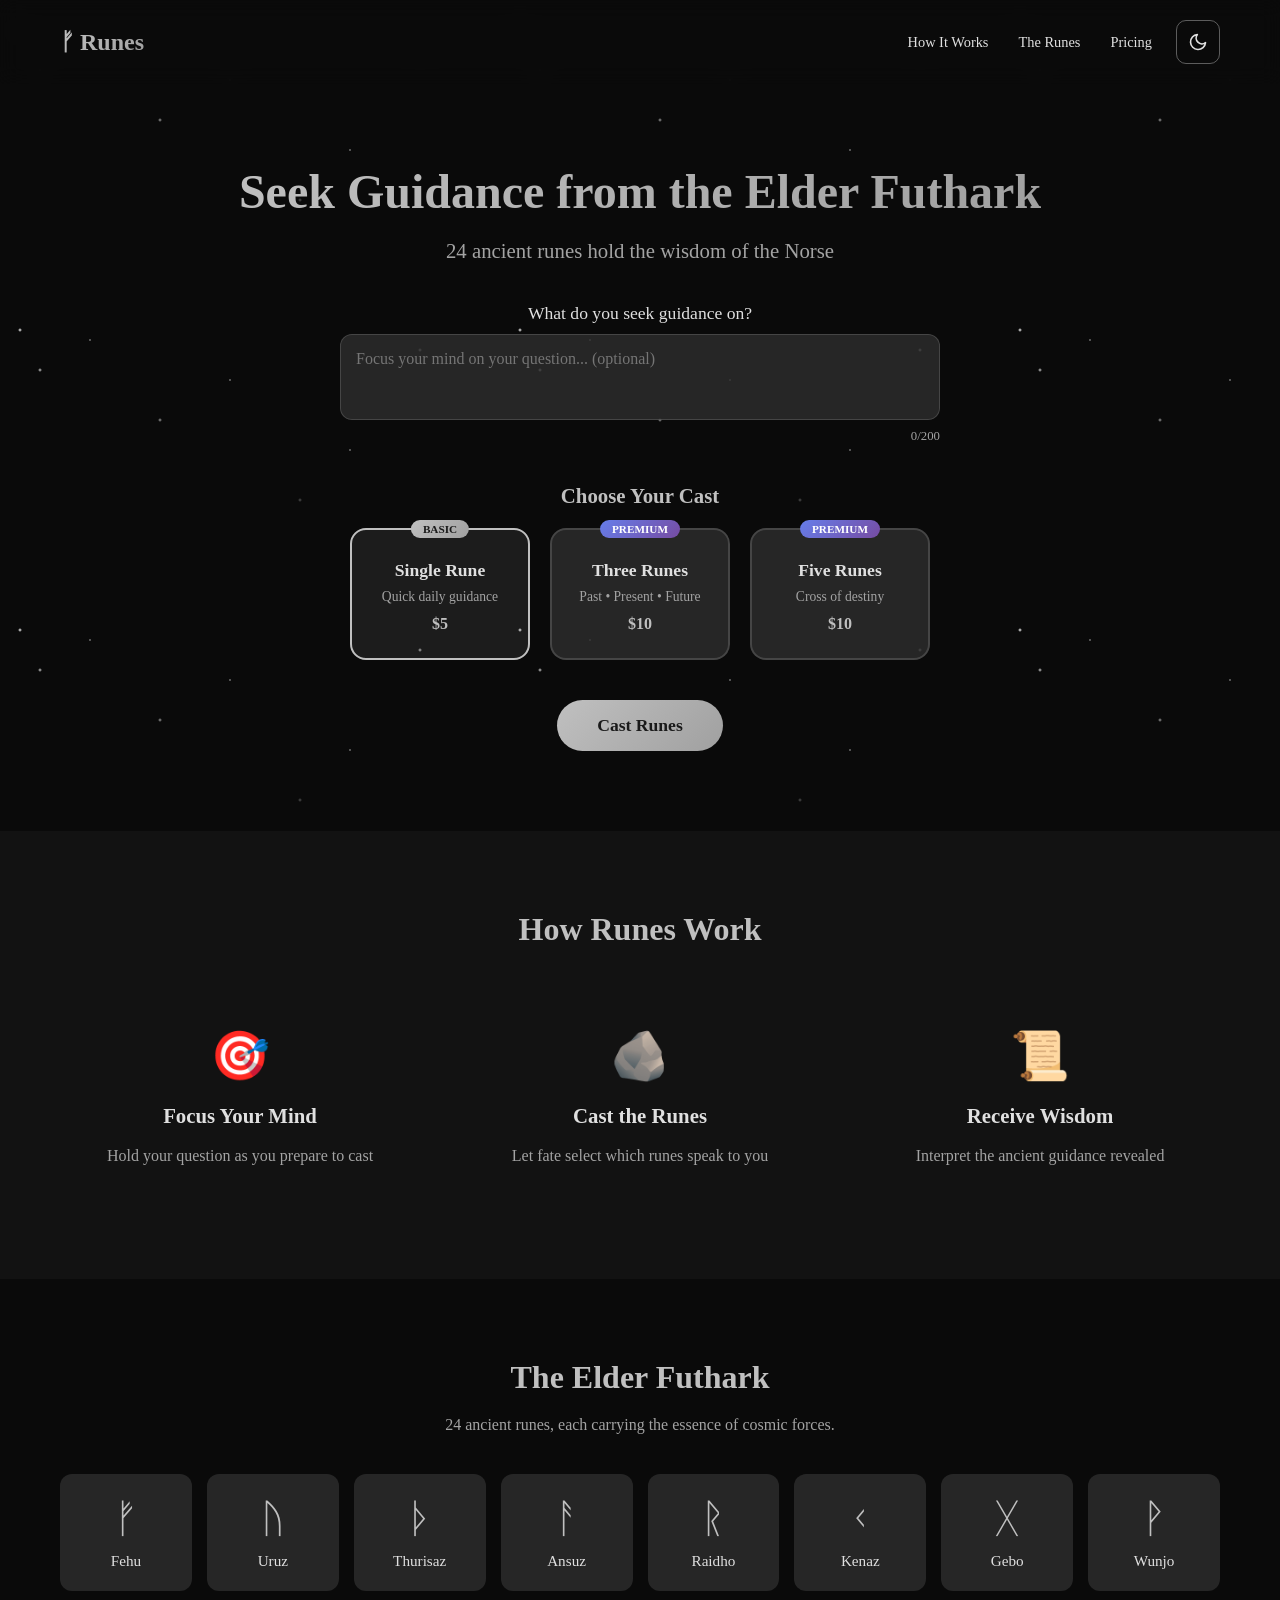
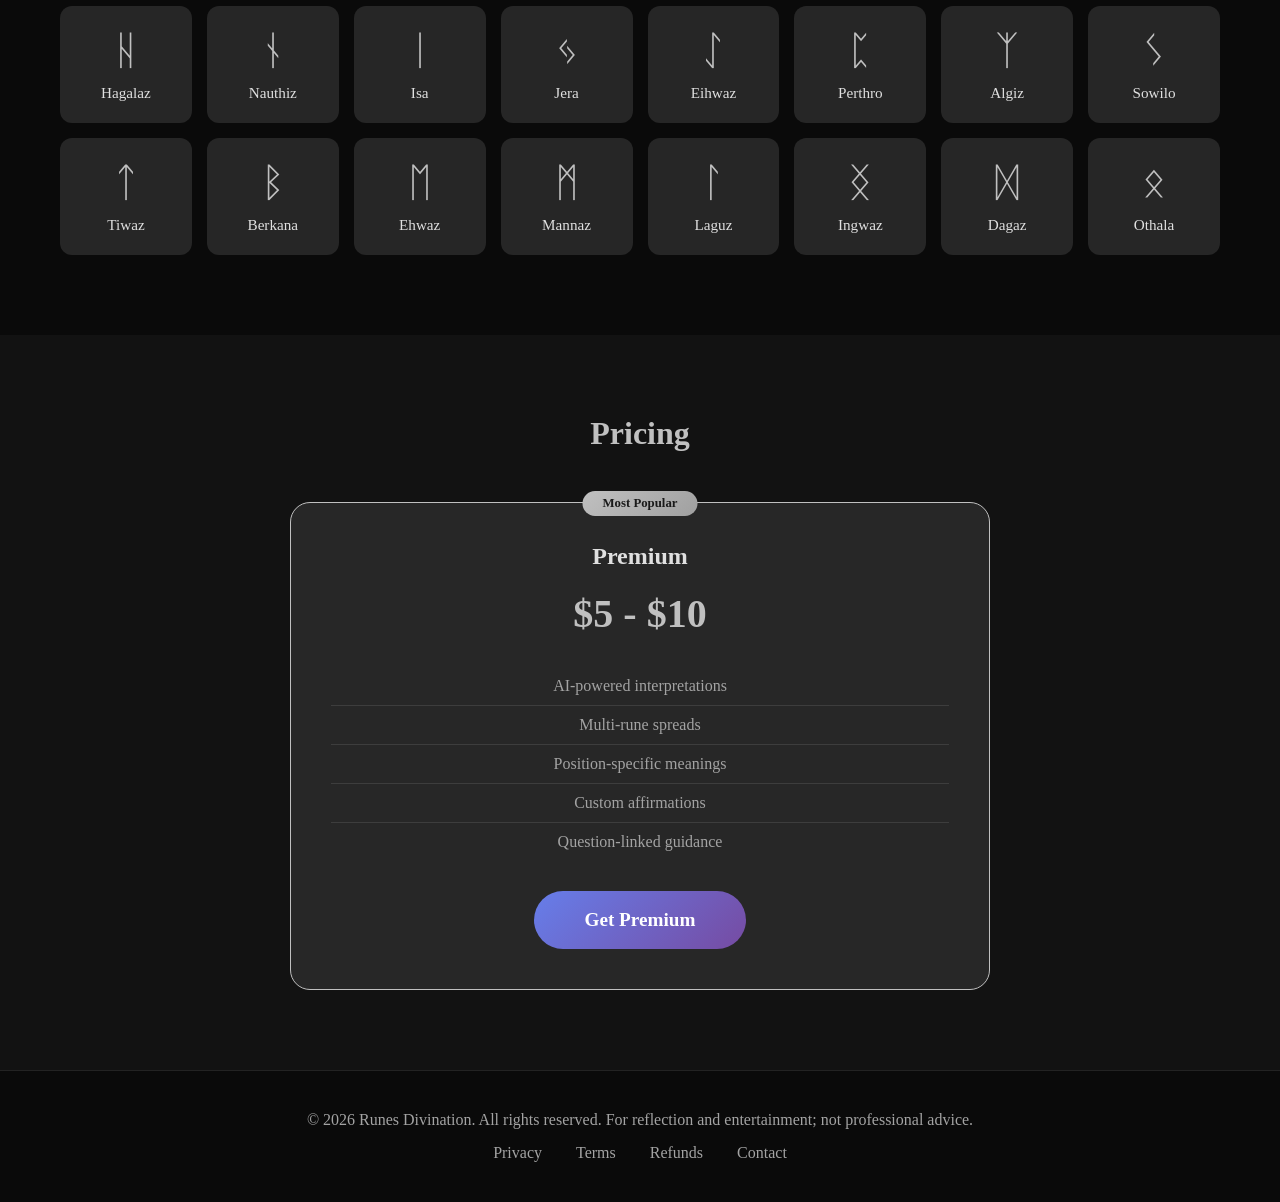
==== commit e4ff4174: "fix(runes): footer Refunds/Contact; /refund /cancellation /acceptable-use /contact 307 to the mdo3d." ====
--- a/public/index.html
+++ b/public/index.html
@@ -257,7 +257,10 @@
         <div class="container">
             <p>&copy; 2026 Runes Divination. All rights reserved. For reflection and entertainment; not professional advice.</p>
             <div class="footer-links">
-                <a href="mailto:hello@mdo3d.com">Contact</a>
+                <a href="/privacy">Privacy</a>
+                <a href="/terms">Terms</a>
+                <a href="/refund">Refunds</a>
+                <a href="/contact">Contact</a>
             </div>
         </div>
     </footer>
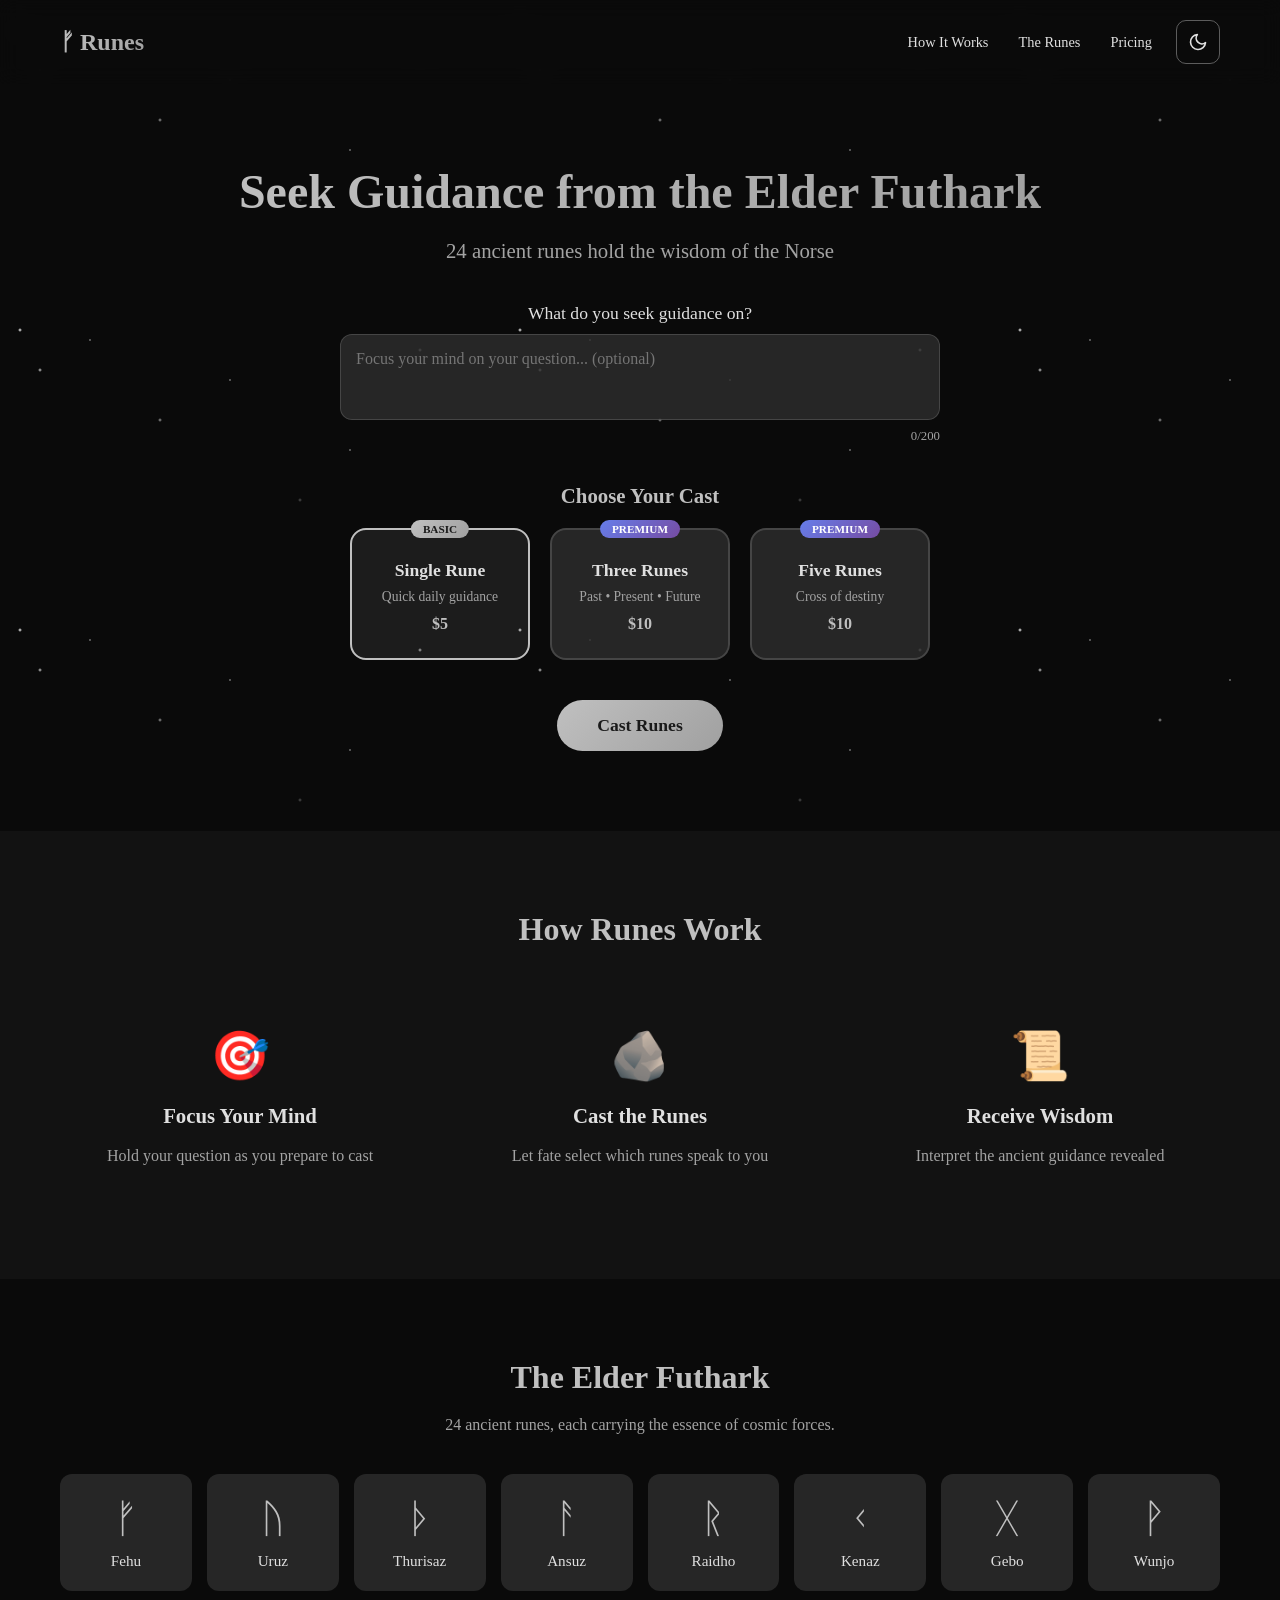
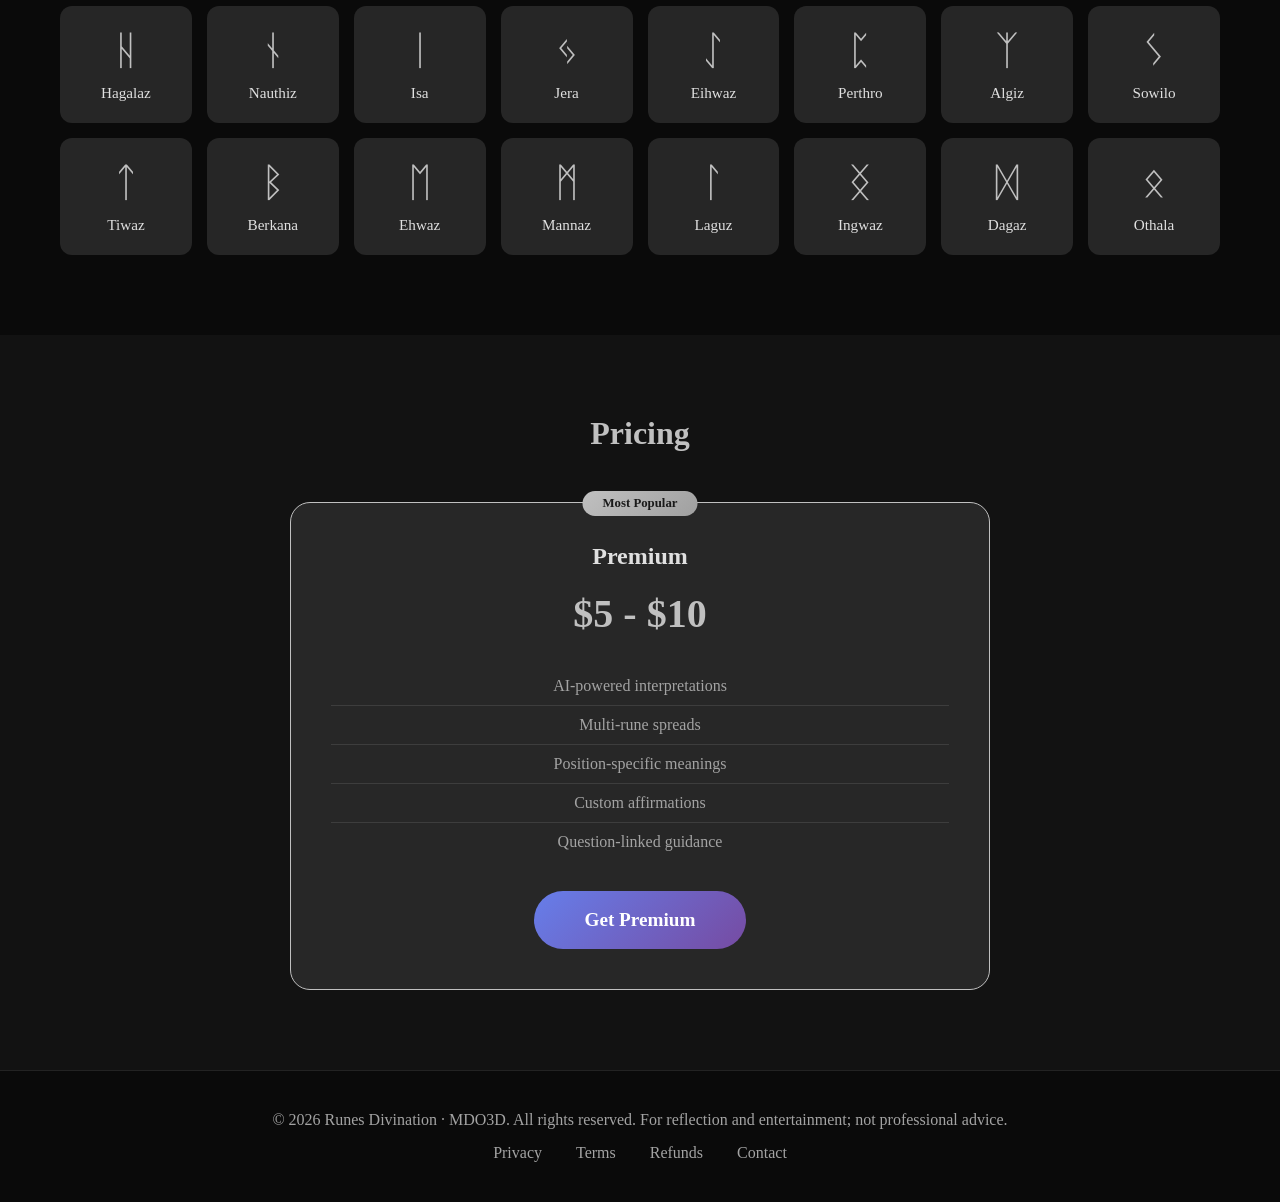
==== commit 06aaac14: "copy(runes): CONTENT-ENTITY-NAMES - footer names MDO3D Co-Authored-By: Claude Opus 5.5 <noreply@anth" ====
--- a/public/index.html
+++ b/public/index.html
@@ -255,7 +255,7 @@
 
     <footer>
         <div class="container">
-            <p>&copy; 2026 Runes Divination. All rights reserved. For reflection and entertainment; not professional advice.</p>
+            <p>&copy; 2026 Runes Divination · MDO3D. All rights reserved. For reflection and entertainment; not professional advice.</p>
             <div class="footer-links">
                 <a href="/privacy">Privacy</a>
                 <a href="/terms">Terms</a>
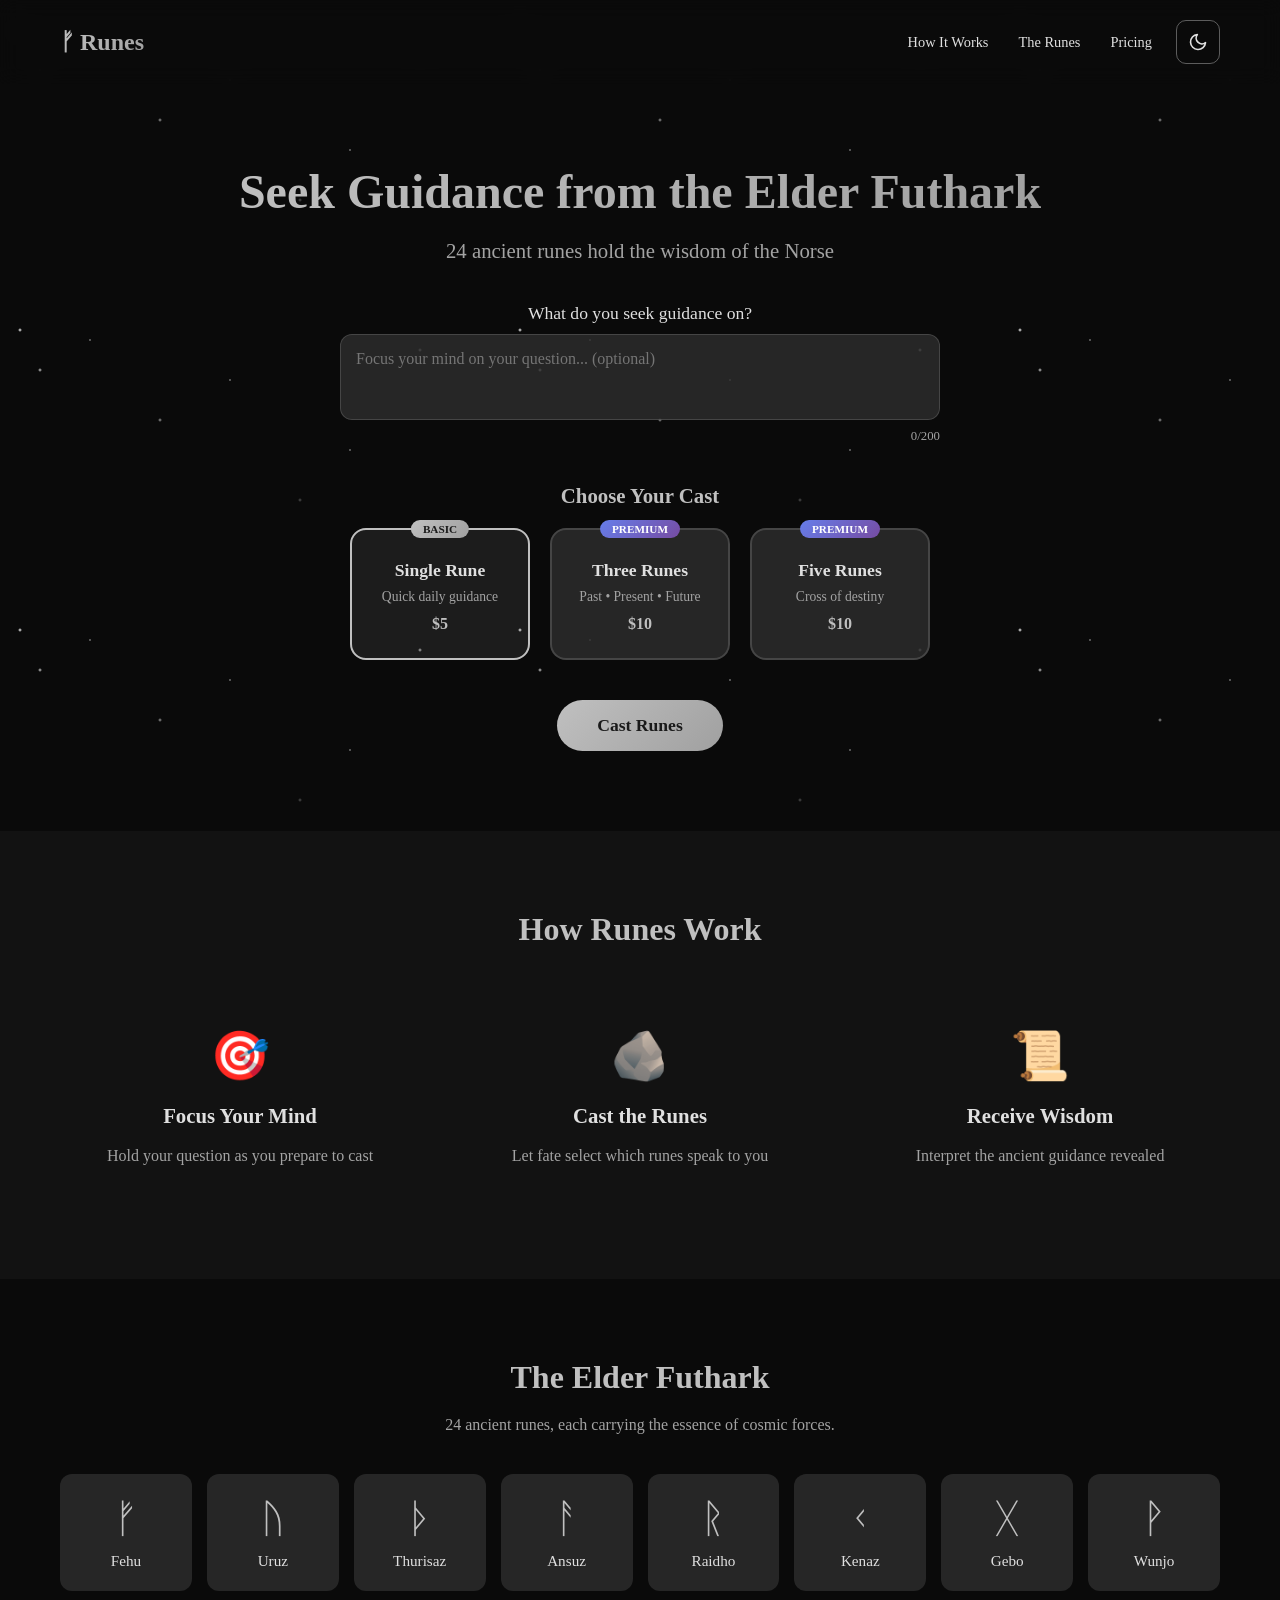
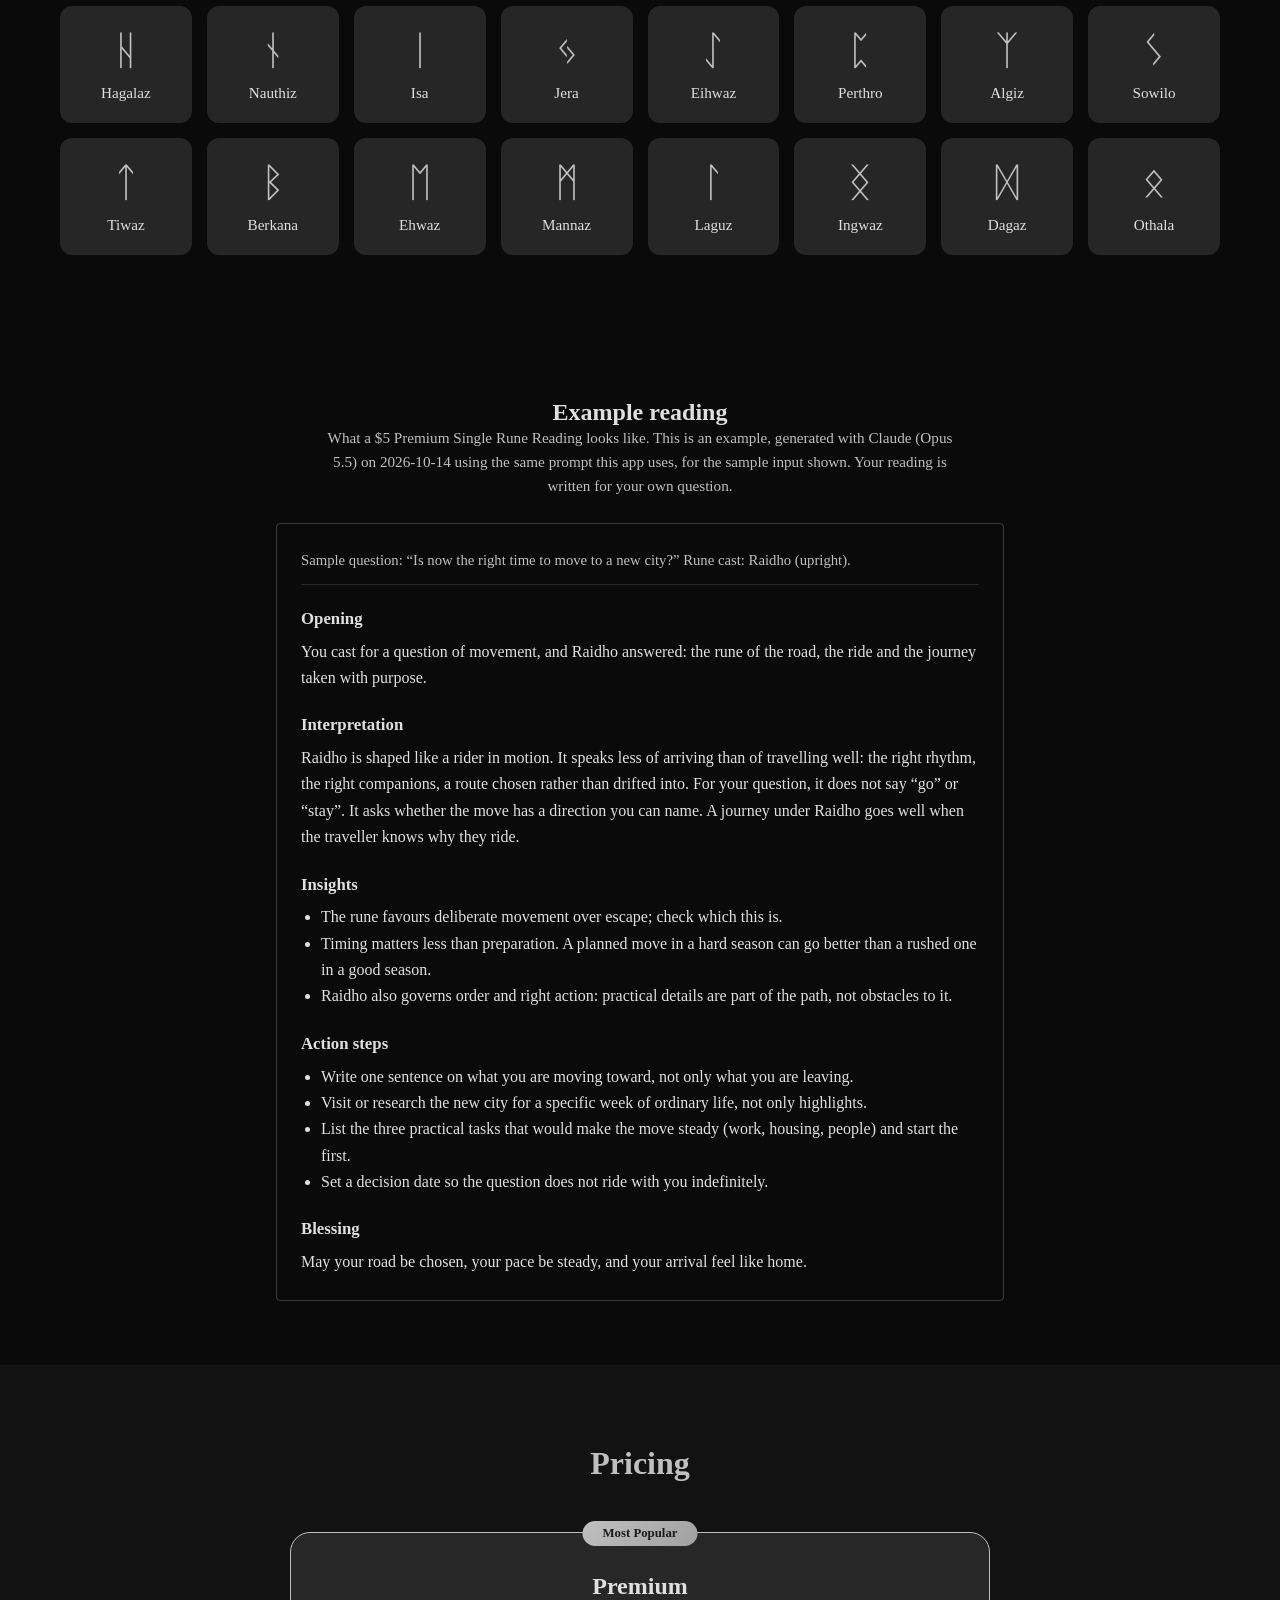
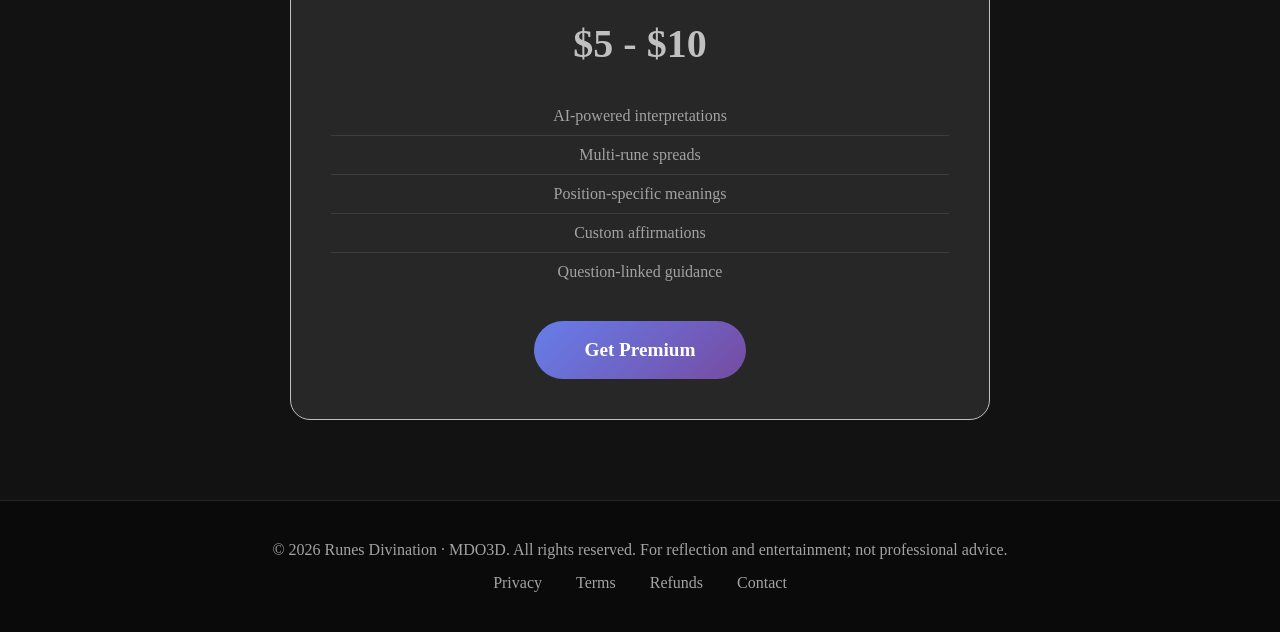
==== commit 072b3a24: "p1: labelled example reading + price on the page (data-price synced) Co-Authored-By: Claude Opus 5.5" ====
--- a/public/index.html
+++ b/public/index.html
@@ -231,6 +231,28 @@
             </div>
         </section>
 
+        <!-- Example reading (honest sample, labelled) -->
+        <section id="example-reading" class="example-reading">
+<style>
+.example-reading{padding:64px 0}
+.example-reading .example-wrap{max-width:760px;margin:0 auto;padding:0 16px;text-align:left}
+.example-reading h2{text-align:center}
+.example-reading .example-meta{opacity:.85;font-size:.95rem;line-height:1.6;text-align:center;margin:0 auto 24px;max-width:640px}
+.example-reading .example-card{border:1px solid rgba(127,127,127,.4);border-radius:4px;padding:24px;line-height:1.65}
+.example-reading .example-card h3{font-size:1.05rem;margin:20px 0 6px}
+.example-reading .example-card h3:first-child{margin-top:0}
+.example-reading .example-card ul{padding-left:1.25rem;margin:6px 0}
+.example-reading .example-card .example-input{font-size:.92rem;opacity:.85;border-bottom:1px solid rgba(127,127,127,.3);padding-bottom:12px;margin-bottom:16px}
+</style>
+            <div class="example-wrap">
+                <h2>Example reading</h2>
+                <p class="example-meta">What a <span data-price="single-premium">$5</span> Premium Single Rune Reading looks like. This is an example, generated with Claude (Opus 5.5) on 2026-10-14 using the same prompt this app uses, for the sample input shown. Your reading is written for your own question.</p>
+                <div class="example-card">
+                    <p class="example-input">Sample question: “Is now the right time to move to a new city?” Rune cast: Raidho (upright).</p>
+                    <h3>Opening</h3><p>You cast for a question of movement, and Raidho answered: the rune of the road, the ride and the journey taken with purpose.</p><h3>Interpretation</h3><p>Raidho is shaped like a rider in motion. It speaks less of arriving than of travelling well: the right rhythm, the right companions, a route chosen rather than drifted into. For your question, it does not say “go” or “stay”. It asks whether the move has a direction you can name. A journey under Raidho goes well when the traveller knows why they ride.</p><h3>Insights</h3><ul><li>The rune favours deliberate movement over escape; check which this is.</li><li>Timing matters less than preparation. A planned move in a hard season can go better than a rushed one in a good season.</li><li>Raidho also governs order and right action: practical details are part of the path, not obstacles to it.</li></ul><h3>Action steps</h3><ul><li>Write one sentence on what you are moving toward, not only what you are leaving.</li><li>Visit or research the new city for a specific week of ordinary life, not only highlights.</li><li>List the three practical tasks that would make the move steady (work, housing, people) and start the first.</li><li>Set a decision date so the question does not ride with you indefinitely.</li></ul><h3>Blessing</h3><p>May your road be chosen, your pace be steady, and your arrival feel like home.</p>
+                </div>
+            </div>
+        </section>
         <section id="pricing" class="pricing-section">
             <div class="container">
                 <h2>Pricing</h2>
--- a/public/css/styles.css
+++ b/public/css/styles.css
@@ -863,3 +863,8 @@
 /* Paid from first use: the meanings card is empty until the paid reading is delivered.
    Never render an empty card; the upsell below says what unlocks it. */
 .rune-meanings:empty { display: none; }
+
+/* HID-005: honour prefers-reduced-motion (the starfield twinkle and other decorative motion stop) */
+@media (prefers-reduced-motion: reduce) {
+    *, *::before, *::after { animation-duration: .01ms !important; animation-iteration-count: 1 !important; transition-duration: .01ms !important; scroll-behavior: auto !important; }
+}
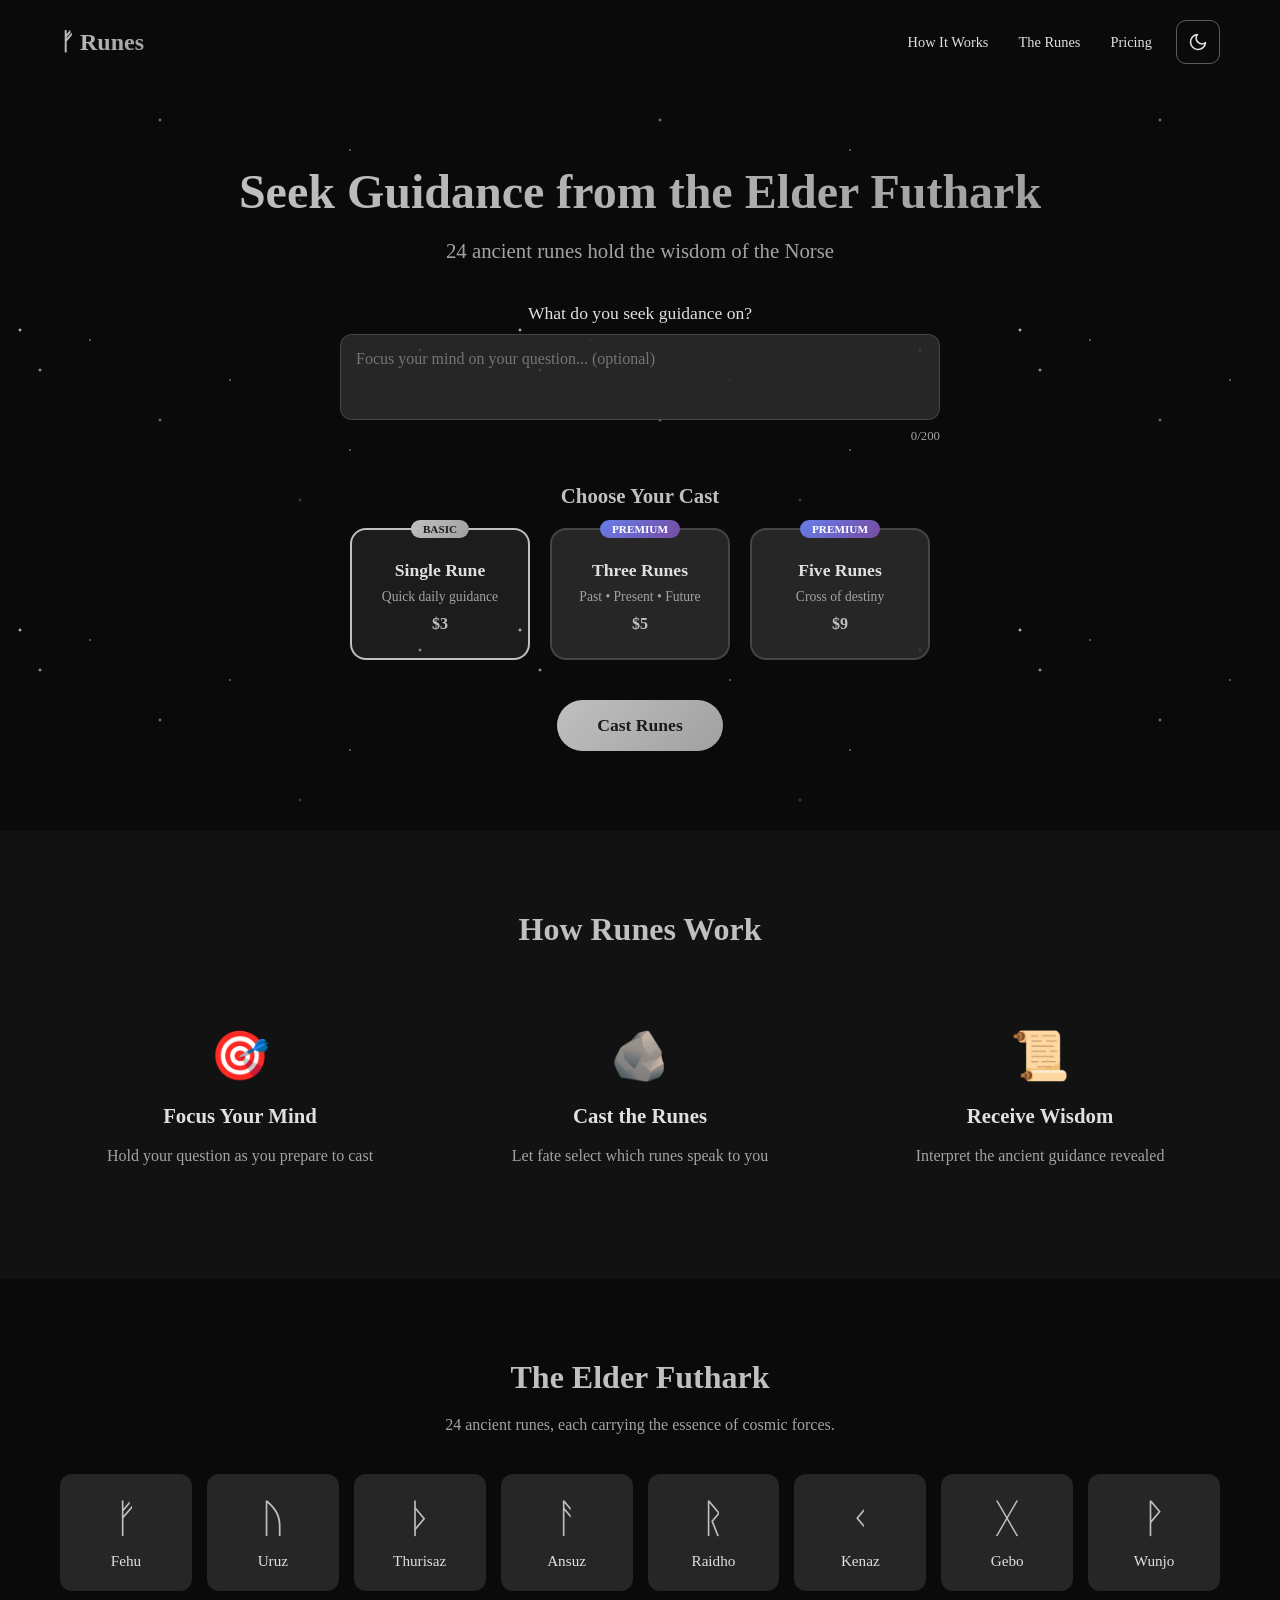
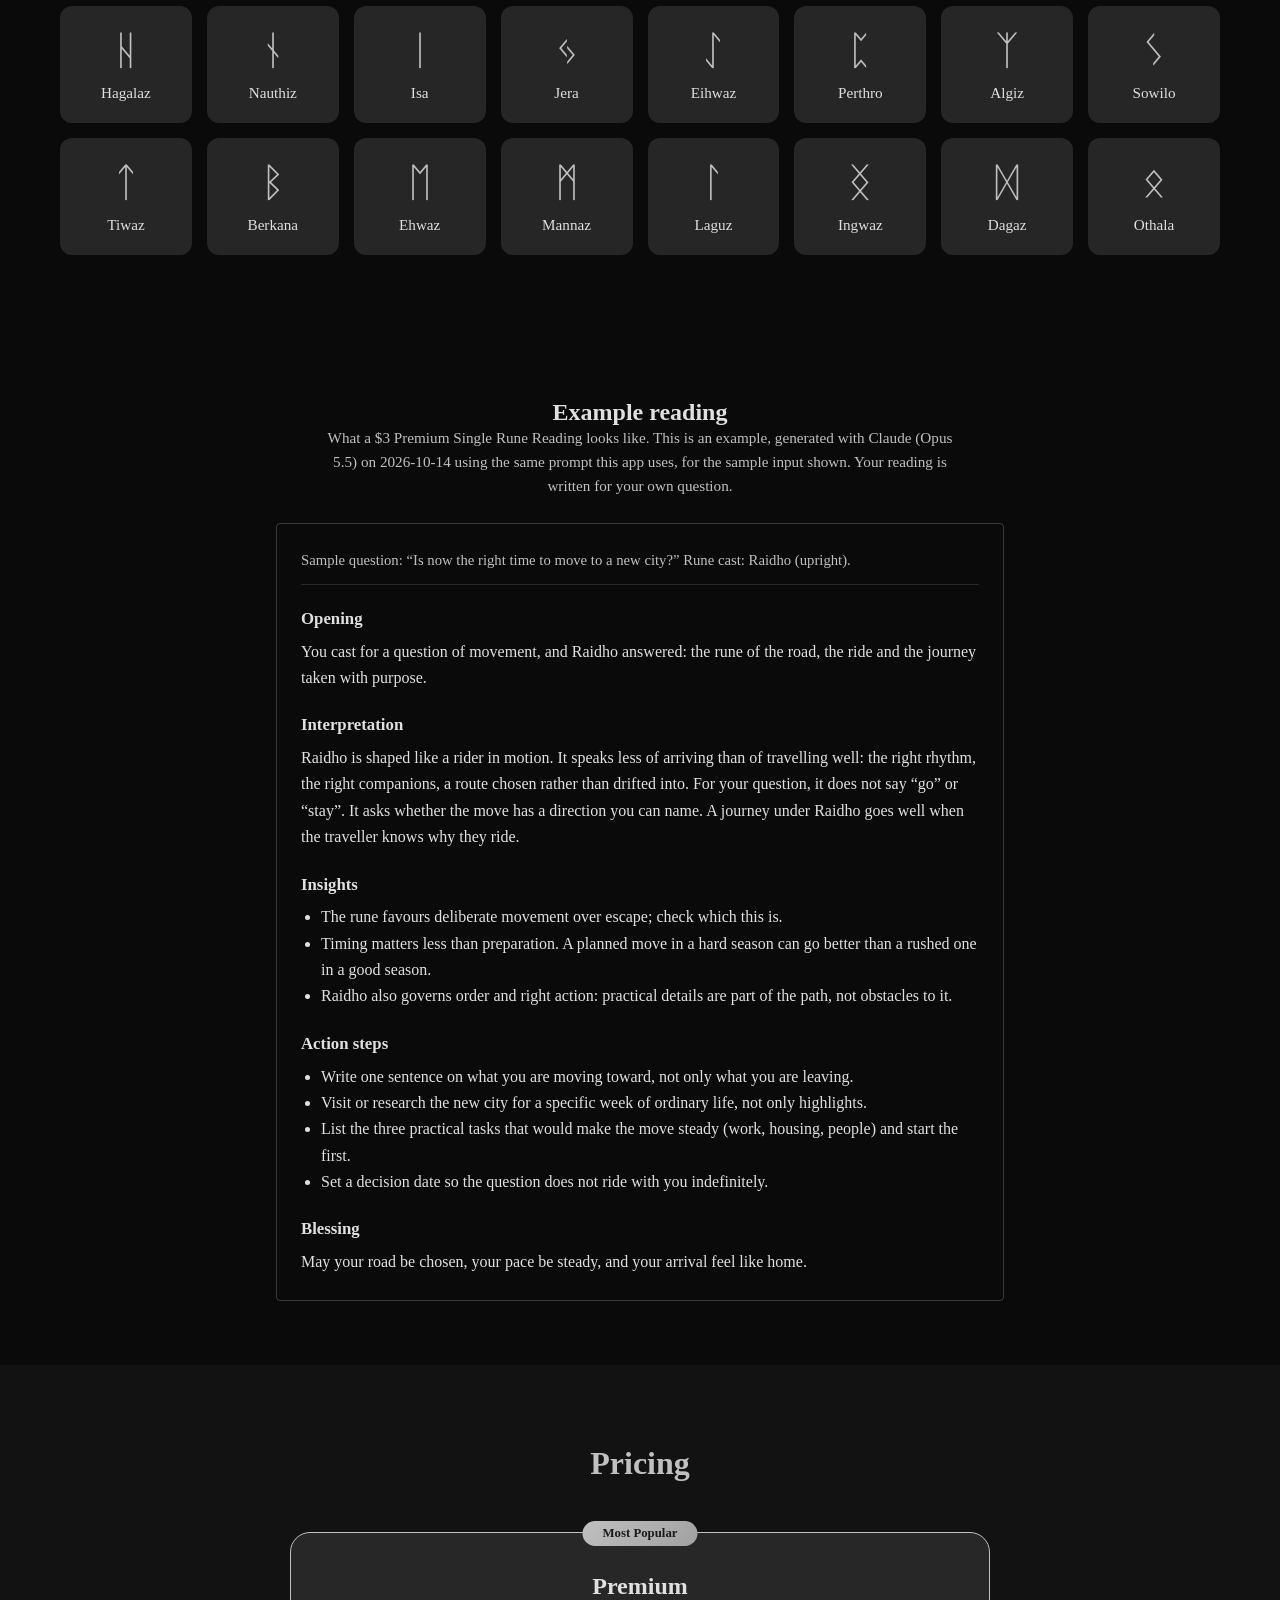
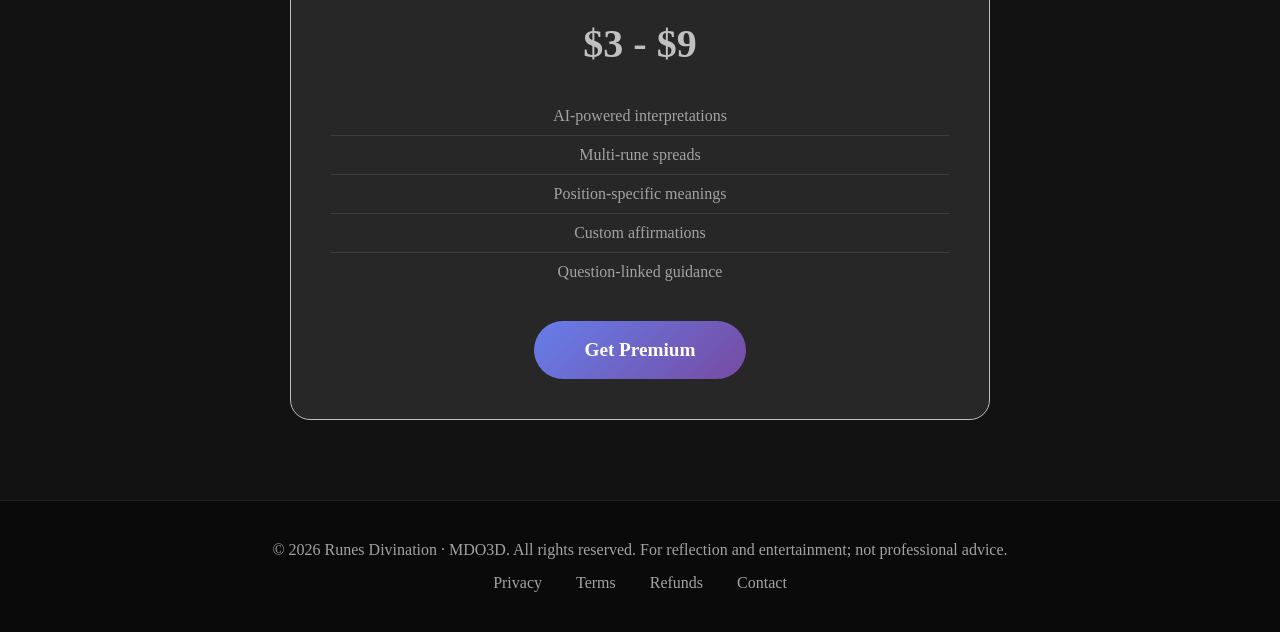
==== commit bba0739b: "pricing: MDO-S10 (a) divination ladder $3 single / $5 three / $9 full spread Synced from mdothree/md" ====
--- a/public/index.html
+++ b/public/index.html
@@ -107,19 +107,19 @@
                             <div class="spread-badge">BASIC</div>
                             <h4>Single Rune</h4>
                             <p>Quick daily guidance</p>
-                            <span class="price" data-price="single-premium">$5</span>
+                            <span class="price" data-price="single-premium">$3</span>
                         </div>
                         <div class="spread-option" data-spread="three">
                             <div class="spread-badge premium">PREMIUM</div>
                             <h4>Three Runes</h4>
                             <p>Past • Present • Future</p>
-                            <span class="price" data-price="three">$10</span>
+                            <span class="price" data-price="three">$5</span>
                         </div>
                         <div class="spread-option" data-spread="five">
                             <div class="spread-badge premium">PREMIUM</div>
                             <h4>Five Runes</h4>
                             <p>Cross of destiny</p>
-                            <span class="price" data-price="five">$10</span>
+                            <span class="price" data-price="five">$9</span>
                         </div>
                     </div>
                 </div>
@@ -160,7 +160,7 @@
                             <li>✨ Custom affirmation</li>
                         </ul>
                         <button class="btn-premium" id="upgrade-btn" onclick="handlePremiumPurchase()">
-                            Get Premium Reading - <span class="spread-price-now" data-price="single-premium">$5</span>
+                            Get Premium Reading - <span class="spread-price-now" data-price="single-premium">$3</span>
                         </button>
                     </div>
 
@@ -193,7 +193,7 @@
                     <li>✨ Custom affirmation</li>
                 </ul>
                 <button class="btn-premium modal-btn" id="modal-upgrade-btn" onclick="handlePremiumPurchase()">
-                    Get Premium - <span class="spread-price-now" data-price="single-premium">$5</span>
+                    Get Premium - <span class="spread-price-now" data-price="single-premium">$3</span>
                 </button>
                 <button class="modal-skip" id="modal-skip">Maybe Later</button>
             </div>
@@ -260,7 +260,7 @@
                     <div class="pricing-card featured">
                         <div class="badge">Most Popular</div>
                         <h3>Premium</h3>
-                        <div class="price"><span data-price="single-premium">$5</span> - <span data-price="five">$10</span></div>
+                        <div class="price"><span data-price="single-premium">$3</span> - <span data-price="five">$9</span></div>
                         <ul>
                             <li>AI-powered interpretations</li>
                             <li>Multi-rune spreads</li>
